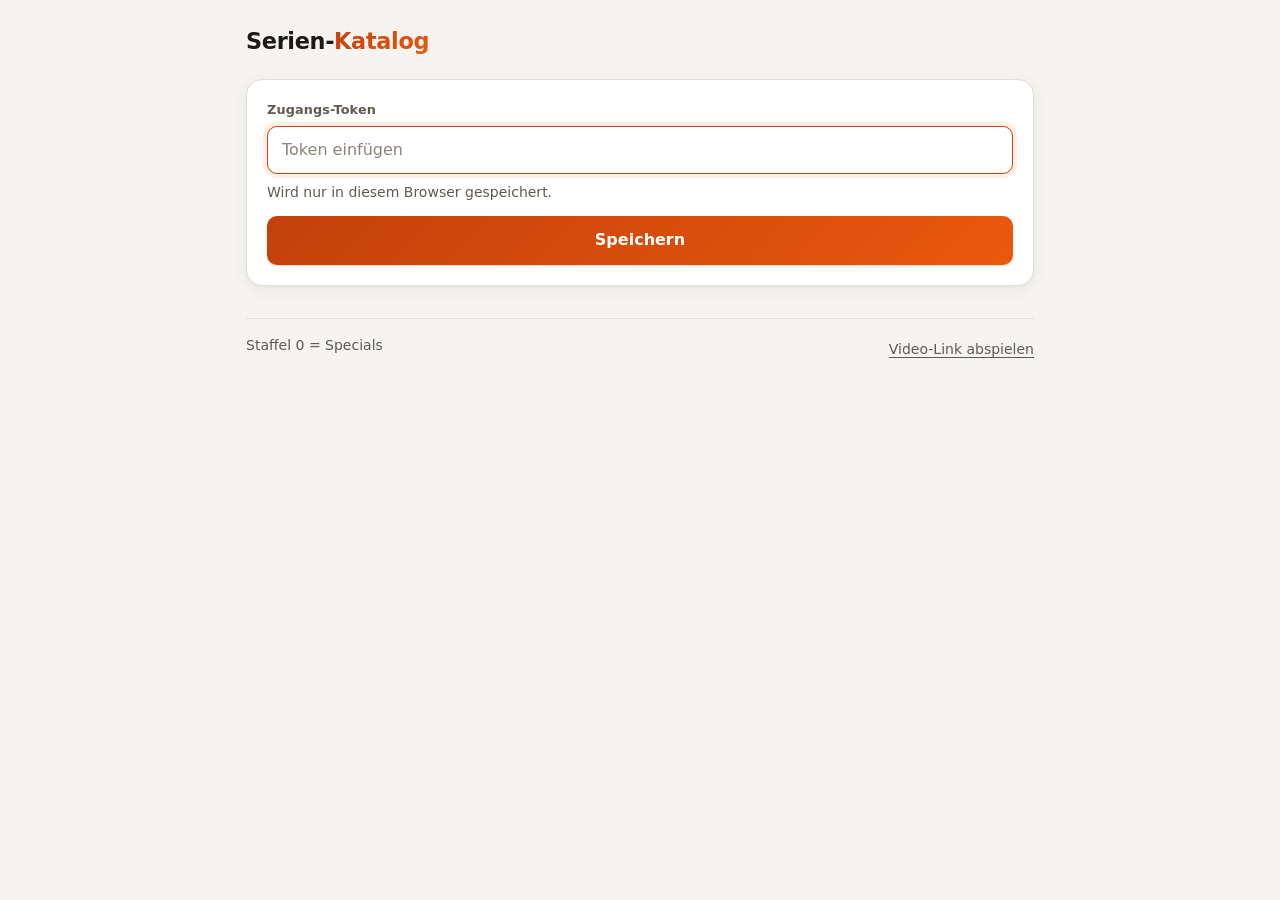
==== public/index.html @ e27e6e01 "Stream-Knöpfe öffnen die Anbieter-Seite in einem neuen Tab Die Box mit dem Einfügefeld bleibt auskom" ====
<!doctype html>
<html lang="de">
<head>
<meta charset="utf-8">
<meta name="viewport" content="width=device-width, initial-scale=1, viewport-fit=cover">
<meta name="robots" content="noindex, nofollow">
<meta name="color-scheme" content="light dark">
<title>Serien-Katalog</title>
<link rel="icon" href="data:image/svg+xml,%3Csvg xmlns='http://www.w3.org/2000/svg' viewBox='0 0 32 32'%3E%3Crect x='3' y='6' width='26' height='18' rx='3' fill='%23c2410c'/%3E%3Cpath d='M13 11v8l7-4z' fill='%23fff'/%3E%3Crect x='10' y='26' width='12' height='2' rx='1' fill='%23c2410c'/%3E%3C/svg%3E">
<style>
  /* ---------- Design-Tokens ---------- */
  :root {
    --bg: #f6f4f1;
    --flaeche: #ffffff;
    --flaeche-2: #f0ede8;
    --flaeche-3: #ebe6df;
    --text: #1c1a17;
    --text-2: #5f5a52;
    --text-3: #8a8478;
    --linie: #e3ded6;
    --linie-2: #d4cdc2;
    --akzent: #c2410c;
    --akzent-2: #ea580c;
    --akzent-text: #ffffff;
    --akzent-weich: #fdeee5;
    --fehler: #b42318;
    --fehler-weich: #fdecea;
    --ok-weich: #e8f3ec;
    --ok: #1f6f43;
    --warn: #b45309;
    --warn-weich: #fdf3e3;
    --schatten-1: 0 1px 2px rgba(28, 26, 23, .05);
    --schatten-2: 0 4px 16px rgba(28, 26, 23, .06), 0 1px 3px rgba(28, 26, 23, .04);
    --schatten-3: 0 12px 32px rgba(28, 26, 23, .08), 0 4px 12px rgba(28, 26, 23, .05);
    --radius: 16px;
    --radius-klein: 10px;
    --radius-rund: 999px;
    --übergang: 160ms cubic-bezier(.4, 0, .2, 1);
  }
  @media (prefers-color-scheme: dark) {
    :root {
      --bg: #0f0e0c;
      --flaeche: #1c1b18;
      --flaeche-2: #26241f;
      --flaeche-3: #312e28;
      --text: #f2efe9;
      --text-2: #a9a299;
      --text-3: #78726a;
      --linie: #34312b;
      --linie-2: #423e36;
      --akzent: #f97316;
      --akzent-2: #fb923c;
      --akzent-text: #1a0d03;
      --akzent-weich: #3a2112;
      --fehler: #f97066;
      --fehler-weich: #3b1a17;
      --ok-weich: #16291e;
      --ok: #6fcf97;
      --warn: #fbbf24;
      --warn-weich: #2d2410;
      --schatten-1: 0 1px 2px rgba(0, 0, 0, .3);
      --schatten-2: 0 4px 16px rgba(0, 0, 0, .35);
      --schatten-3: 0 12px 32px rgba(0, 0, 0, .5);
    }
  }

  /* ---------- Basis ---------- */
  * { box-sizing: border-box; }
  html { -webkit-text-size-adjust: 100%; }
  body {
    margin: 0;
    background: var(--bg);
    color: var(--text);
    font: 16px/1.55 system-ui, -apple-system, "Segoe UI", Roboto, "Helvetica Neue", sans-serif;
    min-height: 100vh;
    -webkit-font-smoothing: antialiased;
    -moz-osx-font-smoothing: grayscale;
  }
  ::selection { background: var(--akzent); color: var(--akzent-text); }

  .rahmen { max-width: 820px; margin: 0 auto; padding: 24px 16px 56px; }

  /* ---------- Kopfzeile ---------- */
  header {
    display: flex;
    align-items: baseline;
    justify-content: space-between;
    gap: 12px;
    margin-bottom: 20px;
  }
  h1 {
    font-size: 1.4rem;
    margin: 0;
    letter-spacing: -.015em;
    font-weight: 700;
  }
  h1 span {
    background: linear-gradient(135deg, var(--akzent), var(--akzent-2));
    -webkit-background-clip: text;
    background-clip: text;
    color: transparent;
  }
  .leise { color: var(--text-2); font-size: .875rem; }
  .leise-klein { color: var(--text-3); font-size: .8rem; }

  /* ---------- Schaltflächen ---------- */
  button, input, select { font: inherit; color: inherit; }
  button { -webkit-tap-highlight-color: transparent; }
  .knopf {
    border: 0;
    border-radius: var(--radius-klein);
    background: linear-gradient(135deg, var(--akzent), var(--akzent-2));
    color: var(--akzent-text);
    font-weight: 650;
    padding: 12px 20px;
    cursor: pointer;
    min-height: 46px;
    width: 100%;
    transition: transform var(--übergang), box-shadow var(--übergang), opacity var(--übergang);
    box-shadow: 0 1px 2px rgba(194, 65, 12, .25);
  }
  .knopf:hover:not(:disabled) { transform: translateY(-1px); box-shadow: 0 6px 16px rgba(194, 65, 12, .3); }
  .knopf:active:not(:disabled) { transform: translateY(0); }
  .knopf:disabled { opacity: .55; cursor: progress; }
  .knopf-text {
    background: none; border: 0; padding: 4px 0;
    color: var(--text-2); cursor: pointer;
    font-size: .875rem; text-decoration: underline; text-underline-offset: 3px;
    transition: color var(--übergang);
  }
  .knopf-text:hover { color: var(--text); }

  /* ---------- Karten ---------- */
  .karte {
    background: var(--flaeche);
    border: 1px solid var(--linie);
    border-radius: var(--radius);
    box-shadow: var(--schatten-2);
    padding: 20px;
    transition: box-shadow var(--übergang);
  }
  .karte + .karte, #ausgabe > .karte { margin-top: 16px; }

  /* ---------- Suchformular ---------- */
  form.suche { display: grid; grid-template-columns: 1fr auto; gap: 12px; align-items: end; }
  form.suche .knopf { width: auto; padding-inline: 28px; }
  label { display: block; font-size: .8rem; font-weight: 600; color: var(--text-2); margin-bottom: 6px; letter-spacing: .01em; }
  input[type=text], input[type=number], input[type=password] {
    width: 100%;
    padding: 11px 14px;
    border-radius: var(--radius-klein);
    border: 1px solid var(--linie);
    background: var(--flaeche-2);
    outline: none;
    min-height: 46px;
    transition: border-color var(--übergang), box-shadow var(--übergang), background var(--übergang);
  }
  input::placeholder { color: var(--text-3); }
  input:focus {
    border-color: var(--akzent);
    box-shadow: 0 0 0 4px var(--akzent-weich);
    background: var(--flaeche);
  }
  input[type=number] { -moz-appearance: textfield; }
  input[type=number]::-webkit-inner-spin-button { -webkit-appearance: none; }
  @media (max-width: 540px) {
    form.suche { grid-template-columns: 1fr; }
    form.suche .knopf { width: 100%; }
  }

  /* ---------- Chips ---------- */
  .chips { display: flex; flex-wrap: wrap; gap: 6px; }
  .chip {
    border: 1px solid var(--linie);
    background: var(--flaeche-2);
    border-radius: var(--radius-rund);
    padding: 6px 13px;
    font-size: .85rem;
    cursor: pointer;
    white-space: nowrap;
    transition: all var(--übergang);
  }
  .chip:hover { border-color: var(--akzent); transform: translateY(-1px); }
  .chip.aktiv {
    background: linear-gradient(135deg, var(--akzent), var(--akzent-2));
    border-color: transparent;
    color: var(--akzent-text);
    font-weight: 600;
    cursor: default;
    box-shadow: 0 2px 8px rgba(194, 65, 12, .3);
  }
  .chip.aktiv:hover { transform: none; }
  .chip.still { cursor: default; }
  .chip.still:hover { border-color: var(--linie); transform: none; }
  .chip:disabled { opacity: .5; cursor: not-allowed; transform: none; }
  /* Stand je Staffel: Haken = komplett gesehen, Punkt = angefangen */
  .chip.fertig::before { content: "✓ "; font-weight: 700; }
  .chip.begonnen::before { content: "• "; }
  .chip.fertig:not(.aktiv), .chip.begonnen:not(.aktiv) { border-color: var(--ok); }
  .chip.fertig:not(.aktiv)::before, .chip.begonnen:not(.aktiv)::before { color: var(--ok); }
  .staffel-leiste { margin-top: 0; margin-bottom: 18px; }

  /* ---------- Ladeanzeige ---------- */
  .lade { display: flex; align-items: center; gap: 16px; }
  .kreisel {
    width: 28px; height: 28px;
    border-radius: 50%;
    border: 3px solid var(--linie);
    border-top-color: var(--akzent);
    animation: dreh 0.85s linear infinite;
    flex: none;
  }
  @keyframes dreh { to { transform: rotate(360deg); } }
  .lade-text { font-weight: 500; }
  .lade-text .leise { display: block; margin-top: 2px; }

  /* ---------- Ergebnisanzeige ---------- */
  .titel {
    font-size: 1.65rem;
    line-height: 1.2;
    margin: 0 0 6px;
    letter-spacing: -.02em;
    font-weight: 700;
  }
  .meta { color: var(--text-2); margin: 0 0 16px; font-size: .925rem; }
  .meta .trenner { color: var(--text-3); margin: 0 6px; }
  .abschnitt { margin-top: 18px; }
  .abschnitt > .leise { display: block; margin-bottom: 8px; font-weight: 600; font-size: .8rem; letter-spacing: .02em; text-transform: uppercase; }

  /* Treffer-Hinweis (Folge gefunden / nicht gefunden) */
  .treffer {
    border-radius: var(--radius-klein);
    padding: 12px 14px;
    margin-bottom: 16px;
    font-size: .95rem;
    display: flex;
    align-items: center;
    gap: 8px;
  }
  .treffer.ja { background: var(--ok-weich); color: var(--ok); }
  .treffer.nein { background: var(--fehler-weich); color: var(--fehler); }
  .treffer-dot {
    width: 8px; height: 8px;
    border-radius: 50%;
    background: currentColor;
    flex: none;
  }

  /* ---------- Folgenliste ---------- */
  .folgen { display: flex; flex-direction: column; gap: 8px; }
  .folge {
    border: 1px solid var(--linie);
    border-radius: var(--radius-klein);
    background: var(--flaeche-2);
    overflow: hidden;
    transition: border-color var(--übergang), box-shadow var(--übergang);
  }
  .folge:hover { border-color: var(--linie-2); }
  .folge.markiert {
    border-color: var(--akzent);
    box-shadow: 0 0 0 3px var(--akzent-weich);
    background: var(--flaeche);
  }
  .folge-zeile { display: flex; align-items: center; gap: 4px; flex-wrap: wrap; }
  .folge-kopf {
    flex: 1;
    min-width: 0;
    display: flex;
    align-items: center;
    gap: 12px;
    padding: 10px 8px 10px 4px;
    cursor: pointer;
    user-select: none;
  }
  .folge-kopf:hover .folge-titel-text { color: var(--akzent); }
  .folge-nr {
    flex: none;
    min-width: 30px;
    height: 30px;
    border-radius: 8px;
    background: var(--flaeche-3);
    color: var(--text-2);
    display: flex;
    align-items: center;
    justify-content: center;
    font-weight: 700;
    font-variant-numeric: tabular-nums;
    font-size: .875rem;
    transition: background var(--übergang), color var(--übergang);
  }
  .folge.markiert .folge-nr { background: linear-gradient(135deg, var(--akzent), var(--akzent-2)); color: var(--akzent-text); }
  .folge-titel { flex: 1; min-width: 0; }
  .folge-titel-text {
    font-weight: 500;
    overflow: hidden;
    text-overflow: ellipsis;
    white-space: nowrap;
    transition: color var(--übergang);
  }
  @media (max-width: 600px) {
    .folge-titel-text { white-space: normal; }
  }

  /* ---------- Abhaken ---------- */
  .haken-feld {
    flex: none;
    display: flex;
    align-items: center;
    padding: 0 8px 0 14px;
    margin: 0;
    cursor: pointer;
  }
  .haken {
    -webkit-appearance: none;
    appearance: none;
    width: 28px; height: 28px;
    margin: 0;
    border-radius: 8px;
    border: 2px solid var(--linie-2);
    background: var(--flaeche);
    cursor: pointer;
    display: grid;
    place-content: center;
    transition: background var(--übergang), border-color var(--übergang);
  }
  .haken::after {
    content: "";
    width: 13px; height: 7px;
    border-left: 3px solid var(--flaeche);
    border-bottom: 3px solid var(--flaeche);
    transform: translateY(-2px) rotate(-45deg) scale(0);
    transition: transform var(--übergang);
  }
  .haken:hover { border-color: var(--ok); }
  .haken:checked { background: var(--ok); border-color: var(--ok); }
  .haken:checked::after { transform: translateY(-2px) rotate(-45deg) scale(1); }
  .haken:focus-visible { outline: 2px solid var(--akzent); outline-offset: 2px; }
  .haken:disabled { opacity: .45; cursor: not-allowed; }
  .folge.gesehen .folge-titel-text { color: var(--text-2); }
  .folge.gesehen .folge-nr { background: var(--ok-weich); color: var(--ok); }

  .fortschritt {
    display: flex;
    align-items: center;
    justify-content: space-between;
    gap: 12px;
    flex-wrap: wrap;
    margin-bottom: 12px;
  }
  .fortschritt-text { flex: 1; min-width: 160px; font-size: .925rem; color: var(--text-2); }
  .fortschritt-text strong { color: var(--text); font-variant-numeric: tabular-nums; }
  .balken { height: 6px; border-radius: 3px; background: var(--flaeche-3); margin-top: 6px; overflow: hidden; }
  .balken-fuellung { height: 100%; background: var(--ok); border-radius: 3px; transition: width var(--übergang); }

  /* ---------- Meine Serien ---------- */
  .titel.klein { font-size: 1.2rem; margin-bottom: 14px; }
  .serien-liste { display: flex; flex-direction: column; gap: 8px; }
  .serien-zeile {
    display: flex;
    flex-direction: column;
    gap: 2px;
    text-align: left;
    padding: 12px 14px;
    border: 1px solid var(--linie);
    border-radius: var(--radius-klein);
    background: var(--flaeche-2);
    cursor: pointer;
    transition: border-color var(--übergang), background var(--übergang);
  }
  .serien-zeile:hover { border-color: var(--akzent); background: var(--akzent-weich); }
  .serien-name { font-weight: 600; overflow-wrap: anywhere; }
  .serien-stand { font-size: .85rem; color: var(--text-2); }
  .serien-stand .trenner { color: var(--text-3); margin: 0 6px; }
  .register-fuss { margin: 18px 0 0; }

  /* ---------- Stream-Buttons (inline in Folge-Zeile) ---------- */
  .stream-buttons {
    display: flex;
    flex-wrap: wrap;
    gap: 5px;
    flex: none;
    justify-content: flex-end;
  }
  .stream-button {
    text-decoration: none;
    display: inline-flex;
    align-items: center;
    gap: 5px;
    padding: 5px 11px;
    border-radius: var(--radius-rund);
    border: 1px solid var(--linie);
    background: var(--flaeche);
    color: var(--text);
    cursor: pointer;
    font-size: .8rem;
    font-weight: 600;
    transition: all var(--übergang);
    white-space: nowrap;
    line-height: 1.3;
  }
  .stream-button:hover:not(:disabled) {
    background: linear-gradient(135deg, var(--akzent), var(--akzent-2));
    border-color: transparent;
    color: var(--akzent-text);
    transform: translateY(-1px);
    box-shadow: 0 2px 8px rgba(194, 65, 12, .3);
  }
  .stream-button:disabled { opacity: .55; cursor: progress; }
  .stream-button.laadt::before {
    content: "";
    width: 11px; height: 11px;
    border-radius: 50%;
    border: 2px solid currentColor;
    border-top-color: transparent;
    animation: dreh 0.7s linear infinite;
  }
  .stream-button.fehler { border-color: var(--fehler); color: var(--fehler); }
  @media (max-width: 600px) {
    .folge-zeile { flex-wrap: wrap; }
    .stream-buttons { width: 100%; justify-content: flex-start; margin-top: 4px; padding-left: 46px; }
  }

  .player-box.link-box { background: var(--flaeche-2); padding: 12px 14px; font-size: .875rem; }
  .link-box p { margin: 0 0 10px; color: var(--text-2); }
  .link-box a { color: var(--akzent); font-weight: 600; }
  .link-form { display: flex; gap: 8px; flex-wrap: wrap; }
  .link-feld {
    flex: 1 1 200px; min-width: 0; padding: 8px 12px;
    border: 1px solid var(--linie-2); border-radius: var(--radius-klein); background: var(--flaeche);
  }
  /* Player erscheint unter der Folge */
  .player-box {
    margin: 0 8px 8px;
    border-radius: var(--radius-klein);
    overflow: hidden;
    background: #000;
    border: 1px solid var(--linie);
  }
  .player-box video {
    display: block;
    width: 100%;
    max-height: 70vh;
    background: #000;
  }
  .player-fehler {
    padding: 12px 14px;
    background: var(--fehler-weich);
    color: var(--fehler);
    font-size: .85rem;
    display: flex;
    align-items: center;
    gap: 8px;
  }
  .player-hinweis {
    padding: 8px 12px;
    background: var(--flaeche-2);
    color: var(--text-2);
    font-size: .78rem;
    border-bottom: 1px solid var(--linie);
    display: flex;
    justify-content: space-between;
    align-items: center;
  }
  .player-schliessen {
    background: none; border: 0; padding: 2px 8px;
    color: var(--text-2); cursor: pointer;
    font-size: 1.1rem; line-height: 1;
    border-radius: 6px;
  }
  .player-schliessen:hover { color: var(--text); background: var(--flaeche-3); }

  /* ---------- Details / Sprache / Info ---------- */
  details { margin-top: 20px; border-top: 1px solid var(--linie); padding-top: 14px; }
  summary {
    cursor: pointer;
    font-weight: 600;
    color: var(--text-2);
    list-style: none;
    display: flex;
    align-items: center;
    gap: 8px;
    transition: color var(--übergang);
  }
  summary::-webkit-details-marker { display: none; }
  summary::before {
    content: "›";
    display: inline-block;
    transition: transform var(--übergang);
    color: var(--akzent);
    font-size: 1.2em;
    line-height: 1;
  }
  details[open] summary::before { transform: rotate(90deg); }
  summary:hover { color: var(--text); }
  details p { margin: 14px 0 0; line-height: 1.6; }
  dl {
    display: grid;
    grid-template-columns: max-content 1fr;
    gap: 8px 16px;
    margin: 14px 0 0;
    font-size: .925rem;
  }
  dt { color: var(--text-2); font-weight: 500; }
  dd { margin: 0; }
  @media (max-width: 540px) {
    dl { grid-template-columns: 1fr; gap: 2px; }
    dd { margin-bottom: 10px; }
  }

  /* ---------- Fehlerkarte ---------- */
  .fehler-karte { border-color: var(--fehler); }
  .fehler-karte h2 { color: var(--fehler); font-size: 1.1rem; margin: 0 0 8px; font-weight: 700; }
  .fehler-karte p { margin: 0 0 12px; }

  /* ---------- Fußzeile ---------- */
  footer {
    margin-top: 32px;
    display: flex;
    justify-content: space-between;
    gap: 12px;
    flex-wrap: wrap;
    padding-top: 16px;
    border-top: 1px solid var(--linie);
  }

  .fuss-knoepfe { display: flex; gap: 16px; flex-wrap: wrap; }

  /* ---------- Animationen ---------- */
  @keyframes erscheinen {
    from { opacity: 0; transform: translateY(6px); }
    to { opacity: 1; transform: translateY(0); }
  }
  .karte { animation: erscheinen var(--übergang) ease-out; }

  [hidden] { display: none !important; }

  /* Erschwinglichkeit: Bewegung reduzieren */
  @media (prefers-reduced-motion: reduce) {
    *, *::before, *::after {
      animation-duration: .01ms !important;
      transition-duration: .01ms !important;
    }
  }
</style>
</head>
<body>
<div class="rahmen">
  <header>
    <h1>Serien-<span>Katalog</span></h1>
    <button id="zurStartseite" class="knopf-text" type="button" hidden>Meine Serien</button>
  </header>

  <!-- Zugangskarte: nur ohne Token sichtbar -->
  <section id="zugang" class="karte" hidden>
    <form id="zugangForm">
      <label for="tokenFeld">Zugangs-Token</label>
      <input id="tokenFeld" type="password" autocomplete="current-password" required placeholder="Token einfügen">
      <p id="zugangHinweis" class="leise" style="margin:8px 0 12px">Wird nur in diesem Browser gespeichert.</p>
      <button class="knopf" type="submit">Speichern</button>
    </form>
  </section>

  <!-- Suchkarte: nur mit Token sichtbar -->
  <section id="suchbereich" class="karte" hidden>
    <form id="suche" class="suche" autocomplete="off">
      <div class="serie-feld">
        <label for="serie">Serie</label>
        <input id="serie" type="text" required maxlength="200" placeholder="z. B. Furious" enterkeyhint="search">
      </div>
      <button id="los" class="knopf" type="submit">Suchen</button>
    </form>
  </section>

  <!-- Ausgabebereich: dynamisch gefüllt -->
  <div id="ausgabe"></div>

  <footer>
    <span class="leise">Staffel 0 = Specials</span>
    <span class="fuss-knoepfe">
      <a class="knopf-text" href="video">Video-Link abspielen</a>
      <button id="linkKopieren" class="knopf-text" type="button" hidden>Zugangslink kopieren</button>
      <button id="tokenAendern" class="knopf-text" type="button" hidden>Token ändern</button>
    </span>
  </footer>
</div>

<script>
(() => {
  'use strict';
  const TOKEN_SCHLUESSEL = 'serienKatalog.token';
  const $ = (id) => document.getElementById(id);

  // ---------- LocalStorage-Helfer ----------
  const speicher = {
    lesen(k) { try { return localStorage.getItem(k); } catch { return null; } },
    schreiben(k, v) { try { localStorage.setItem(k, v); } catch { /* privater Modus */ } },
    loeschen(k) { try { localStorage.removeItem(k); } catch { /* egal */ } },
  };
  let sitzungsToken = null;
  const tokenLesen = () => sitzungsToken || speicher.lesen(TOKEN_SCHLUESSEL);
  const tokenSetzen = (t) => { sitzungsToken = t; speicher.schreiben(TOKEN_SCHLUESSEL, t); };
  // Die frühere „Zuletzt“-Liste ist durch das Register ersetzt.
  speicher.loeschen('serienKatalog.zuletzt');

  // ---------- DOM-Baukasten ----------
  // el('div', {class: 'x'}, 'Text', kind) – Text immer als textContent, sicher.
  function el(tag, attrs, ...kinder) {
    const knoten = document.createElement(tag);
    for (const [k, v] of Object.entries(attrs || {})) {
      if (v === null || v === undefined || v === false) continue;
      if (k.startsWith('on')) knoten.addEventListener(k.slice(2), v);
      else if (k === 'class') knoten.className = v;
      else knoten.setAttribute(k, v === true ? '' : v);
    }
    for (const kind of kinder.flat(Infinity)) {
      if (kind === null || kind === undefined || kind === false) continue;
      knoten.append(kind instanceof Node ? kind : document.createTextNode(String(kind)));
    }
    return knoten;
  }

  // SVG-Icon erzeugen (z. B. Chevron, externer Link).
  function icon(pfad, viewBox = '0 0 24 24') {
    const svg = document.createElementNS('http://www.w3.org/2000/svg', 'svg');
    svg.setAttribute('viewBox', viewBox);
    svg.setAttribute('fill', 'none');
    svg.setAttribute('stroke', 'currentColor');
    svg.setAttribute('stroke-width', '2');
    svg.setAttribute('stroke-linecap', 'round');
    svg.setAttribute('stroke-linejoin', 'round');
    svg.style.width = '1em';
    svg.style.height = '1em';
    svg.innerHTML = pfad;
    return svg;
  }
  const CHEVRON = '<polyline points="6 9 12 15 18 9"></polyline>';
  const EXTERN = '<path d="M18 13v6a2 2 0 0 1-2 2H5a2 2 0 0 1-2-2V8a2 2 0 0 1 2-2h6"></path><polyline points="15 3 21 3 21 9"></polyline><line x1="10" y1="14" x2="21" y2="3"></line>';

  // ---------- Staffel-Helfer ----------
  const staffelNummer = (name) => {
    const t = String(name).trim();
    if (/^\d+$/.test(t)) return Number(t);
    if (/special/i.test(t)) return 0;
    const m = t.match(/\d+/);
    return m ? Number(m[0]) : null;
  };
  const staffelName = (nr, namen) => {
    const passend = (namen || []).find((n) => staffelNummer(n) === nr);
    if (nr === 0) return passend && !/^\d+$/.test(passend) ? passend : 'Specials';
    return `Staffel ${nr}`;
  };

  // ---------- Zustand ----------
  let aktuelleDaten = null;   // Original-Antwort des Dienstes, plus .anfrage
  let laufendeAbfrage = null;
  let speicherFehler = null;  // Meldung, wenn ein Haken nicht gespeichert wurde

  function zeigeAusgabe(...knoten) {
    $('ausgabe').replaceChildren(...knoten);
  }

  function zugangZeigen(hinweis) {
    $('suchbereich').hidden = true;
    $('zugang').hidden = false;
    $('tokenAendern').hidden = true;
    $('linkKopieren').hidden = true;
    $('zurStartseite').hidden = true;
    $('zugangHinweis').textContent = hinweis || 'Wird nur in diesem Browser gespeichert.';
    zeigeAusgabe();
    $('tokenFeld').value = '';
    $('tokenFeld').focus();
  }

  function sucheZeigen() {
    $('zugang').hidden = true;
    $('suchbereich').hidden = false;
    $('tokenAendern').hidden = false;
    $('linkKopieren').hidden = false;
    $('zurStartseite').hidden = false;
  }

  function tokenAbgelehnt() {
    speicher.loeschen(TOKEN_SCHLUESSEL);
    sitzungsToken = null;
    zugangZeigen('Das Token wurde nicht angenommen. Bitte neu eingeben.');
  }

  // Aufruf des Dienstes mit Token; liefert { antwort, daten }.
  async function dienst(pfad, optionen = {}) {
    const kopf = { Authorization: `Bearer ${tokenLesen()}` };
    if (optionen.body) kopf['Content-Type'] = 'application/json';
    const antwort = await fetch(pfad, { ...optionen, headers: kopf });
    const daten = await antwort.json().catch(() => null);
    return { antwort, daten };
  }

  // ---------- Gesehen-Register ----------
  // Das Register liegt auf dem Server und gilt damit auf allen Geräten.
  const register = new Map();   // Titel in Kleinbuchstaben -> Eintrag
  let registerGeladen = false;
  let registerBereit = null;    // Promise des letzten Ladevorgangs
  let speicherKette = Promise.resolve();
  const schluessel = (titel) => String(titel).trim().toLowerCase();

  function registerLaden() {
    registerBereit = (async () => {
      try {
        const { antwort, daten } = await dienst('gesehen');
        if (antwort.status === 401) { tokenAbgelehnt(); return false; }
        if (antwort.ok && daten && daten.ok) {
          register.clear();
          for (const e of daten.serien) register.set(schluessel(e.titel), e);
          registerGeladen = true;
          return true;
        }
      } catch { /* unten als nicht geladen behandelt */ }
      registerGeladen = false;
      return false;
    })();
    return registerBereit;
  }

  const gesehenMenge = (titel, staffel) => {
    const e = register.get(schluessel(titel));
    const s = e && e.gesehen[staffel];
    return new Set(s ? s.folgen : []);
  };

  // Stand einer Serie: letzte gesehene Folge und die Staffel, bei der es weitergeht.
  function stand(eintrag) {
    const nummern = Object.keys(eintrag.gesehen).map(Number).sort((a, b) => a - b);
    const anzahl = nummern.reduce((summe, n) => summe + eintrag.gesehen[n].folgen.length, 0);
    const regulaer = nummern.filter((n) => n > 0);
    const letzteStaffel = regulaer.length ? regulaer[regulaer.length - 1] : nummern[nummern.length - 1];
    const s = eintrag.gesehen[letzteStaffel];
    const letzteFolge = s.folgen[s.folgen.length - 1];
    const fertig = s.anzahlFolgen > 0 && s.folgen.length >= s.anzahlFolgen;
    const gibtNaechste = (eintrag.staffeln || []).some((n) => staffelNummer(n) === letzteStaffel + 1);
    return {
      anzahl, letzteStaffel, letzteFolge, fertig,
      weiterStaffel: fertig && gibtNaechste && letzteStaffel > 0 ? letzteStaffel + 1 : letzteStaffel,
    };
  }

  // Hakt Folgen der gezeigten Staffel ab oder nimmt den Haken weg.
  function gesehenSetzen(nummern, wert) {
    const d = aktuelleDaten;
    const titel = d.serie.titel || d.anfrage.serie;
    const staffel = d.staffel.nummer;
    const anzahlFolgen = (d.staffel.folgen || []).length;

    // Sofort anzeigen; der Server bestätigt gleich mit dem gültigen Stand.
    const alt = register.get(schluessel(titel));
    const eintrag = alt ? JSON.parse(JSON.stringify(alt)) : { titel, staffeln: d.serie.staffeln || [], gesehen: {} };
    const s = eintrag.gesehen[staffel] || { anzahlFolgen, folgen: [] };
    const menge = new Set(s.folgen);
    for (const n of nummern) wert ? menge.add(n) : menge.delete(n);
    s.folgen = [...menge].sort((a, b) => a - b);
    if (s.folgen.length) eintrag.gesehen[staffel] = s; else delete eintrag.gesehen[staffel];
    if (Object.keys(eintrag.gesehen).length) register.set(schluessel(titel), eintrag);
    else register.delete(schluessel(titel));
    speicherFehler = null;
    ergebnisZeigen({ scrollen: false });

    // Änderungen nacheinander senden, damit die Antworten in Reihenfolge ankommen.
    speicherKette = speicherKette.then(async () => {
      try {
        const { antwort, daten } = await dienst('gesehen', {
          method: 'POST',
          body: JSON.stringify({
            serie: titel, staffel, folgen: nummern, gesehen: wert,
            anzahlFolgen, staffeln: d.serie.staffeln || [],
          }),
        });
        if (antwort.status === 401) return tokenAbgelehnt();
        if (!antwort.ok || !daten || !daten.ok) throw new Error((daten && daten.fehler) || `Fehler ${antwort.status}`);
        if (daten.serie) register.set(schluessel(titel), daten.serie);
        else register.delete(schluessel(titel));
      } catch (fehler) {
        // Anzeige wieder auf den Stand des Servers bringen.
        await registerLaden();
        speicherFehler = `Nicht gespeichert: ${fehler.message === 'Failed to fetch' ? 'keine Verbindung' : fehler.message}. Bitte noch einmal abhaken.`;
        if (aktuelleDaten === d) ergebnisZeigen({ scrollen: false });
      }
    });
  }

  async function serieEntfernen(titel) {
    if (!confirm(`„${titel}“ mit allen Haken aus dem Register entfernen?`)) return;
    try {
      const { antwort, daten } = await dienst('gesehen', {
        method: 'POST', body: JSON.stringify({ serie: titel, entfernen: true }),
      });
      if (antwort.status === 401) return tokenAbgelehnt();
      if (!antwort.ok || !daten || !daten.ok) throw new Error();
      register.delete(schluessel(titel));
      speicherFehler = null;
    } catch {
      speicherFehler = 'Entfernen hat nicht geklappt. Bitte noch einmal versuchen.';
    }
    if (aktuelleDaten) ergebnisZeigen({ scrollen: false });
    else startseiteZeigen();
  }

  // ---------- Startseite: Meine Serien ----------
  async function startseiteZeigen({ verlauf = null } = {}) {
    if (laufendeAbfrage) laufendeAbfrage.abort();
    aktuelleDaten = null;
    $('serie').value = '';
    if (verlauf && location.search) history.pushState(null, '', location.pathname);
    document.title = 'Serien-Katalog';

    if (!registerGeladen) {
      zeigeAusgabe(el('section', { class: 'karte lade', 'aria-live': 'polite' },
        el('div', { class: 'kreisel', 'aria-hidden': 'true' }),
        el('div', { class: 'lade-text' }, 'Lade dein Register …')));
      await (registerBereit || registerLaden());
      if (aktuelleDaten || laufendeAbfrage || !tokenLesen()) return;
    }
    if (!registerGeladen) {
      return zeigeAusgabe(el('section', { class: 'karte fehler-karte', role: 'alert' },
        el('h2', {}, 'Register nicht erreichbar'),
        el('p', {}, 'Deine abgehakten Folgen ließen sich gerade nicht laden.'),
        el('button', {
          type: 'button', class: 'knopf', style: 'width:auto',
          onclick: () => { registerLaden(); startseiteZeigen(); },
        }, 'Erneut versuchen')));
    }

    const serien = [...register.values()].sort((a, b) => String(b.geaendert).localeCompare(String(a.geaendert)));
    const teile = [el('h2', { class: 'titel klein' }, 'Meine Serien')];
    if (!serien.length) {
      teile.push(el('p', { class: 'leise' },
        'Noch nichts abgehakt. Suche oben eine Serie und hake die Folgen ab, die du gesehen hast.'));
    } else {
      teile.push(el('div', { class: 'serien-liste' }, serien.map((e) => {
        const st = stand(e);
        return el('button', {
          type: 'button', class: 'serien-zeile',
          onclick: () => abfragen({ serie: e.titel, staffel: st.weiterStaffel, folge: null }),
        },
          el('span', { class: 'serien-name' }, e.titel),
          el('span', { class: 'serien-stand' },
            `Zuletzt: ${staffelName(st.letzteStaffel, e.staffeln)}, Folge ${st.letzteFolge}`,
            st.fertig ? ' · Staffel komplett' : '',
            el('span', { class: 'trenner' }, '·'),
            `${st.anzahl} gesehen`));
      })));
    }
    zeigeAusgabe(el('section', { class: 'karte' }, ...teile));
  }

  // ---------- Adresszeile ----------
  function adresseSetzen(anfrage, ersetzen) {
    const p = new URLSearchParams();
    p.set('serie', anfrage.serie);
    p.set('staffel', String(anfrage.staffel));
    if (anfrage.folge !== null) p.set('folge', String(anfrage.folge));
    const neu = `${location.pathname}?${p}`;
    if (neu === location.pathname + location.search) return;
    history[ersetzen ? 'replaceState' : 'pushState'](anfrage, '', neu);
  }
  function anfrageAusAdresse() {
    const p = new URLSearchParams(location.search);
    const serie = (p.get('serie') || '').trim();
    if (!serie) return null;
    const zahl = (w, std) => (w !== null && /^\d{1,4}$/.test(w) ? Number(w) : std);
    return { serie, staffel: zahl(p.get('staffel'), 1), folge: zahl(p.get('folge'), null) };
  }

  // ---------- Abfrage ----------
  async function abfragen(anfrage, { verlauf = 'push' } = {}) {
    $('serie').value = anfrage.serie;
    if (verlauf) adresseSetzen(anfrage, verlauf === 'replace');

    if (laufendeAbfrage) laufendeAbfrage.abort();
    const abbruch = new AbortController();
    laufendeAbfrage = abbruch;
    aktuelleDaten = null;
    speicherFehler = null;

    const start = Date.now();
    const sekunden = el('span', { class: 'leise' }, '');
    const ladeKarte = el('section', { class: 'karte lade', 'aria-live': 'polite' },
      el('div', { class: 'kreisel', 'aria-hidden': 'true' }),
      el('div', { class: 'lade-text' },
        el('div', {}, `Lese „${anfrage.serie}“, ${staffelName(anfrage.staffel)} …`),
        el('div', { class: 'leise' }, 'Das dauert meist rund 10 Sekunden. ', sekunden)),
    );
    zeigeAusgabe(ladeKarte);
    const uhr = setInterval(() => {
      sekunden.textContent = `(${Math.round((Date.now() - start) / 1000)} s)`;
    }, 1000);
    $('los').disabled = true;

    // Original-Ausgabe: enthält je Folge auch die Anbieter (staffel.folgen[].hoster).
    const p = new URLSearchParams({
      serie: anfrage.serie,
      staffel: String(anfrage.staffel),
      ausgabe: 'original',
    });

    let antwort, daten;
    try {
      antwort = await fetch(`katalog?${p}`, {
        headers: { Authorization: `Bearer ${tokenLesen()}` },
        signal: abbruch.signal,
      });
      daten = await antwort.json().catch(() => null);
      // Ohne Register ließen sich die Haken nicht richtig zeigen.
      if (!registerGeladen) await (registerBereit || registerLaden());
    } catch (fehler) {
      if (fehler.name === 'AbortError') return;
      clearInterval(uhr);
      $('los').disabled = false;
      return fehlerZeigen('Keine Verbindung', 'Der Dienst ist gerade nicht erreichbar. Bitte gleich noch einmal versuchen.', anfrage);
    } finally {
      if (laufendeAbfrage === abbruch) {
        clearInterval(uhr);
        $('los').disabled = false;
        laufendeAbfrage = null;
      }
    }
    if (abbruch.signal.aborted) return;

    if (antwort.status === 401) return tokenAbgelehnt();
    if (antwort.ok && daten && daten.ok) {
      aktuelleDaten = { ...daten, anfrage };
      return ergebnisZeigen();
    }
    const meldung = (daten && daten.fehler) || `Fehler ${antwort.status}`;
    if (antwort.status === 404) return fehlerZeigen('Nicht gefunden', meldung, anfrage, daten);
    if (antwort.status === 429) return fehlerZeigen('Gerade viel los', meldung, anfrage);
    return fehlerZeigen('Das Auslesen hat nicht geklappt', meldung, anfrage);
  }

  // ---------- Anbieter ----------
  // Der Dienst liefert je Folge eine Liste { title, href }.
  function hosterListe(hoster) {
    if (!Array.isArray(hoster)) return [];
    return hoster
      .filter((h) => h && typeof h === 'object')
      .map((h) => ({ name: String(h.title || h.name || 'Anbieter'), url: h.href ? String(h.href) : null }));
  }

  function hosterRendern(hoster, folgeNode) {
    const liste = hosterListe(hoster);
    if (!liste.length) {
      return el('span', { class: 'leise-klein', style: 'white-space:nowrap' }, 'keine Anbieter');
    }

    // Container für die Stream-Buttons (inline in der Folge-Zeile)
    const container = el('div', { class: 'stream-buttons' });

    for (const h of liste) {
      if (!h.url) {
        container.append(el('span', { class: 'stream-button', style: 'opacity:.5;cursor:default' }, h.name));
        continue;
      }
      // Ein Klick öffnet die Anbieter-Seite in einem neuen Tab.
      const btn = el('a', { class: 'stream-button', href: h.url, target: '_blank', rel: 'noopener noreferrer' }, h.name);

      // TODO (später): Videolink direkt übernehmen. Der Anbieter-Link liegt hinter
      // einer Captcha-Abfrage; bis dahin bleibt die Box mit dem Einfügefeld, die
      // den kopierten Link an die Videoseite übergibt, auskommentiert.
      // const btn = el('button', { type: 'button', class: 'stream-button', 'data-url': h.url }, h.name);
      // // Der Anbieter-Link liegt hinter einer Captcha-Abfrage und lässt sich
      // // nicht automatisch auflösen: Seite öffnen, Videolink kopieren, einfügen.
      // btn.addEventListener('click', () => {
      //   const bestehend = folgeNode.querySelector(':scope > .player-box');
      //   if (bestehend) {
      //     bestehend.remove();
      //     if (bestehend.dataset.url === h.url) return;   // zweiter Klick schließt
      //   }
      //   const feld = el('input', { type: 'url', class: 'link-feld', placeholder: `${h.name}-Link einfügen (https://…)`, 'aria-label': 'Videolink' });
      //   const los = el('button', { type: 'submit', class: 'stream-button' }, 'Abspielen');
      //   const formular = el('form', { class: 'link-form' }, feld, los);
      //   formular.addEventListener('submit', (ereignis) => {
      //     ereignis.preventDefault();
      //     const link = feld.value.trim();
      //     if (!/^https?:\/\//i.test(link)) return feld.focus();
      //     location.href = `video?${new URLSearchParams({ url: link })}`;
      //   });
      //   const box = el('div', { class: 'player-box link-box', 'data-url': h.url },
      //     el('p', {}, 'Der Link zum Video liegt hinter einer Sicherheitsabfrage des Anbieters. ',
      //       el('a', { href: h.url, target: '_blank', rel: 'noopener noreferrer' }, `1. ${h.name}-Seite öffnen`),
      //       ', dort das Video starten, 2. dessen Adresse kopieren und 3. hier einfügen:'),
      //     formular);
      //   folgeNode.append(box);
      // });
      container.append(btn);
    }
    return container;
  }

  // ---------- Darstellung ----------
  function fehlerZeigen(ueberschrift, meldung, anfrage, daten) {
    const teile = [el('h2', {}, ueberschrift), el('p', {}, meldung)];

    const vorschlaege = (daten && (daten.kandidaten || daten.aehnlicheTreffer)) || [];
    if (vorschlaege.length) {
      teile.push(el('div', { class: 'abschnitt' },
        el('span', { class: 'leise' }, daten.kandidaten ? 'Welche ist gemeint?' : 'Meintest du eine davon?'),
        el('div', { class: 'chips' }, vorschlaege.map((name) =>
          el('button', {
            type: 'button', class: 'chip',
            onclick: () => abfragen({ serie: name, staffel: anfrage.staffel, folge: anfrage.folge }),
          }, name)))));
    }
    // Serie erkannt, aber die Staffel fehlt: vorhandene Staffeln anbieten.
    const staffeln = daten && daten.staffeln;
    if (Array.isArray(staffeln) && staffeln.length) {
      teile.push(el('div', { class: 'abschnitt' },
        el('span', { class: 'leise' }, `Vorhandene Staffeln${daten.serie ? ` von ${daten.serie}` : ''}`),
        el('div', { class: 'chips' }, staffeln.map((name) => {
          const nr = staffelNummer(name);
          return nr === null
            ? el('span', { class: 'chip still' }, name)
            : el('button', {
                type: 'button', class: 'chip',
                onclick: () => abfragen({ serie: daten.serie || anfrage.serie, staffel: nr, folge: null }),
              }, name);
        }))));
    }
    if (!vorschlaege.length && !(Array.isArray(staffeln) && staffeln.length)) {
      teile.push(el('button', {
        type: 'button', class: 'knopf', style: 'width:auto;margin-top:4px',
        onclick: () => abfragen(anfrage, { verlauf: null }),
      }, 'Erneut versuchen'));
    }
    zeigeAusgabe(el('section', { class: 'karte fehler-karte', role: 'alert' }, ...teile));
  }

  function folgeWaehlen(nummer) {
    const a = aktuelleDaten.anfrage;
    const neu = { ...a, folge: a.folge === nummer ? null : nummer };
    aktuelleDaten.anfrage = neu;
    adresseSetzen(neu, true);
    ergebnisZeigen({ scrollen: false });
  }

  function ergebnisZeigen({ scrollen = true } = {}) {
    const d = aktuelleDaten;
    const serieTitel = d.serie.titel || d.anfrage.serie;
    const folgeNr = d.anfrage.folge;
    const folgen = d.staffel.folgen || [];
    const gesucht = folgeNr === null ? null : folgen.find((f) => f.nummer === folgeNr);
    const eintrag = register.get(schluessel(serieTitel));
    const gesehen = gesehenMenge(serieTitel, d.staffel.nummer);
    const anzahlGesehen = folgen.filter((f) => gesehen.has(f.nummer)).length;
    const alleGesehen = folgen.length > 0 && anzahlGesehen === folgen.length;
    document.title = `${serieTitel} – Serien-Katalog`;

    // Beim Neuzeichnen nach einem Haken: Fokus behalten.
    const fokus = scrollen ? null : document.activeElement && document.activeElement.id;

    // Kopf
    const kopf = [
      el('h2', { class: 'titel' }, serieTitel),
      el('p', { class: 'meta' },
        staffelName(d.staffel.nummer, d.serie.staffeln),
        el('span', { class: 'trenner' }, '·'),
        `${folgen.length} ${folgen.length === 1 ? 'Folge' : 'Folgen'}`),
    ];
    if (folgeNr !== null && !gesucht) {
      kopf.push(el('div', { class: 'treffer nein' },
        el('span', { class: 'treffer-dot' }),
        `Folge ${folgeNr} gibt es in ${staffelName(d.staffel.nummer, d.serie.staffeln)} nicht.`));
    }

    // Staffel-Leiste mit Stand je Staffel aus dem Register
    const staffelLeiste = el('div', { class: 'abschnitt staffel-leiste' },
      el('span', { class: 'leise' }, 'Staffeln'),
      el('div', { class: 'chips' }, (d.serie.staffeln || []).map((name) => {
        const nr = staffelNummer(name);
        const s = eintrag && nr !== null ? eintrag.gesehen[nr] : null;
        const fertig = nr === d.staffel.nummer ? alleGesehen : !!s && s.anzahlFolgen > 0 && s.folgen.length >= s.anzahlFolgen;
        const begonnen = nr === d.staffel.nummer ? anzahlGesehen > 0 : !!s;
        const zusatz = fertig ? ' fertig' : begonnen ? ' begonnen' : '';
        const hinweis = fertig ? `${name} (komplett gesehen)` : begonnen ? `${name} (teilweise gesehen)` : name;
        if (nr === d.staffel.nummer) return el('span', { class: `chip aktiv${zusatz}`, 'aria-current': 'true', title: hinweis }, name);
        if (nr === null) return el('span', { class: 'chip still' }, name);
        return el('button', {
          type: 'button', class: `chip${zusatz}`, title: hinweis, 'aria-label': hinweis,
          onclick: () => abfragen({ serie: serieTitel, staffel: nr, folge: null }),
        }, name);
      })));

    // Fortschritt der Staffel und „alle abhaken“
    const fortschritt = el('div', { class: 'fortschritt' },
      el('div', { class: 'fortschritt-text' },
        el('strong', {}, `${anzahlGesehen} von ${folgen.length}`), ' gesehen',
        el('div', { class: 'balken', 'aria-hidden': 'true' },
          el('div', { class: 'balken-fuellung', style: `width:${folgen.length ? (anzahlGesehen / folgen.length) * 100 : 0}%` }))),
      el('button', {
        type: 'button', class: 'chip', id: 'alleKnopf', disabled: !registerGeladen,
        onclick: () => gesehenSetzen(folgen.map((f) => f.nummer), !alleGesehen),
      }, alleGesehen ? 'Alle Haken entfernen' : 'Ganze Staffel gesehen'));

    // Folgenliste
    let markierteZeile = null;
    const folgenNode = el('div', { class: 'folgen' }, ...folgen.map((f) => {
      const hoster = hosterListe(f.hoster);
      const istMarkiert = f.nummer === folgeNr;
      const istGesehen = gesehen.has(f.nummer);
      const node = el('div', {
        class: `folge${istMarkiert ? ' markiert' : ''}${istGesehen ? ' gesehen' : ''}`,
        'data-folge': f.nummer,
      },
        el('div', { class: 'folge-zeile' },
          el('label', { class: 'haken-feld', title: istGesehen ? 'Gesehen' : 'Als gesehen abhaken' },
            el('input', {
              type: 'checkbox', class: 'haken', id: `haken-${f.nummer}`,
              checked: istGesehen, disabled: !registerGeladen,
              'aria-label': `Folge ${f.nummer} gesehen`,
              onchange: (e) => gesehenSetzen([f.nummer], e.target.checked),
            })),
          el('div', {
            class: 'folge-kopf',
            onclick: () => folgeWaehlen(f.nummer),
          },
            el('div', { class: 'folge-nr' }, f.nummer),
            el('div', { class: 'folge-titel' },
              el('div', { class: 'folge-titel-text' }, f.titel || '–')))));
      // Erst anhängen, wenn es node gibt: die Anbieter-Knöpfe brauchen ihn.
      node.querySelector('.folge-zeile').append(hosterRendern(f.hoster, node));
      if (istMarkiert) markierteZeile = node;
      return node;
    }));

    const teile = [...kopf, staffelLeiste];
    if (!registerGeladen) {
      teile.push(el('div', { class: 'treffer nein' }, el('span', { class: 'treffer-dot' }),
        'Das Register ist gerade nicht erreichbar – Abhaken geht im Moment nicht.'));
    }
    if (speicherFehler) {
      teile.push(el('div', { class: 'treffer nein', role: 'alert' }, el('span', { class: 'treffer-dot' }), speicherFehler));
    }
    if (folgen.length === 0) {
      teile.push(el('p', { class: 'leise' }, 'Für diese Staffel sind keine Folgen gelistet.'));
    } else {
      teile.push(fortschritt, folgenNode);
    }

    // Sprachen
    if (d.serie.sprachen && d.serie.sprachen.length) {
      teile.push(el('div', { class: 'abschnitt' },
        el('span', { class: 'leise' }, 'Sprachen'),
        el('div', { class: 'chips' }, d.serie.sprachen.map((s) => el('span', { class: 'chip still' }, s)))));
    }

    // Über die Serie (Beschreibung + Infos)
    const infos = Object.entries(d.serie.infos || {}).filter(([, werte]) => werte && werte.length);
    if (d.serie.beschreibung || infos.length) {
      const warOffen = !scrollen && !!document.querySelector('#ausgabe details[open]');
      teile.push(el('details', { open: warOffen },
        el('summary', {}, 'Über die Serie'),
        d.serie.beschreibung ? el('p', {}, d.serie.beschreibung) : null,
        infos.length ? el('dl', {}, infos.map(([k, werte]) => [
          el('dt', {}, k.replace(/:$/, '')),
          el('dd', {}, werte.join(', ')),
        ])) : null));
    }

    if (eintrag) {
      teile.push(el('p', { class: 'register-fuss' },
        el('button', { type: 'button', class: 'knopf-text', onclick: () => serieEntfernen(serieTitel) },
          'Serie aus dem Register entfernen')));
    }

    zeigeAusgabe(el('section', { class: 'karte' }, ...teile));

    if (fokus && $(fokus)) $(fokus).focus({ preventScroll: true });
    // Wurde eine Folge über die Adresse angefragt, zu ihr scrollen.
    if (scrollen && gesucht && markierteZeile) {
      markierteZeile.scrollIntoView({ block: 'center', behavior: 'smooth' });
    }
  }

  // ---------- Ereignisse ----------
  $('suche').addEventListener('submit', (e) => {
    e.preventDefault();
    const serie = $('serie').value.trim();
    if (!serie) return;
    $('serie').blur();
    // Bekannte Serie: dort einsteigen, wo es weitergeht. Sonst Staffel 1.
    const eintrag = register.get(schluessel(serie));
    abfragen({ serie, staffel: eintrag ? stand(eintrag).weiterStaffel : 1, folge: null });
  });

  function starten() {
    sucheZeigen();
    registerLaden();
    const a = anfrageAusAdresse();
    if (a) abfragen(a, { verlauf: null });
    else startseiteZeigen();
  }

  $('zugangForm').addEventListener('submit', (e) => {
    e.preventDefault();
    const t = $('tokenFeld').value.trim();
    if (!t) return;
    tokenSetzen(t);
    starten();
  });

  $('tokenAendern').addEventListener('click', () => zugangZeigen());

  // Link mit Token für ein weiteres Gerät: dort öffnen, und es ist angemeldet.
  $('linkKopieren').addEventListener('click', async () => {
    const knopf = $('linkKopieren');
    const link = `${location.origin}${location.pathname}#token=${encodeURIComponent(tokenLesen())}`;
    try {
      await navigator.clipboard.writeText(link);
      knopf.textContent = 'Kopiert – wie ein Passwort behandeln';
    } catch {
      // Ohne Zugriff auf die Zwischenablage: zum Markieren und Kopieren anzeigen.
      prompt('Zugangslink (wie ein Passwort behandeln):', link);
    }
    setTimeout(() => { knopf.textContent = 'Zugangslink kopieren'; }, 4000);
  });
  $('zurStartseite').addEventListener('click', () => startseiteZeigen({ verlauf: 'push' }));

  window.addEventListener('popstate', () => {
    if (!tokenLesen()) return;
    const a = anfrageAusAdresse();
    if (a) abfragen(a, { verlauf: null });
    else startseiteZeigen();
  });

  // ---------- Start ----------
  // Token per Link übernehmen (#token=…); das Fragment geht nie an den Server.
  const hash = new URLSearchParams(location.hash.slice(1));
  if (hash.get('token')) {
    tokenSetzen(hash.get('token'));
    history.replaceState(null, '', location.pathname + location.search);
  }

  if (!tokenLesen()) return zugangZeigen();
  starten();
})();
</script>
</body>
</html>
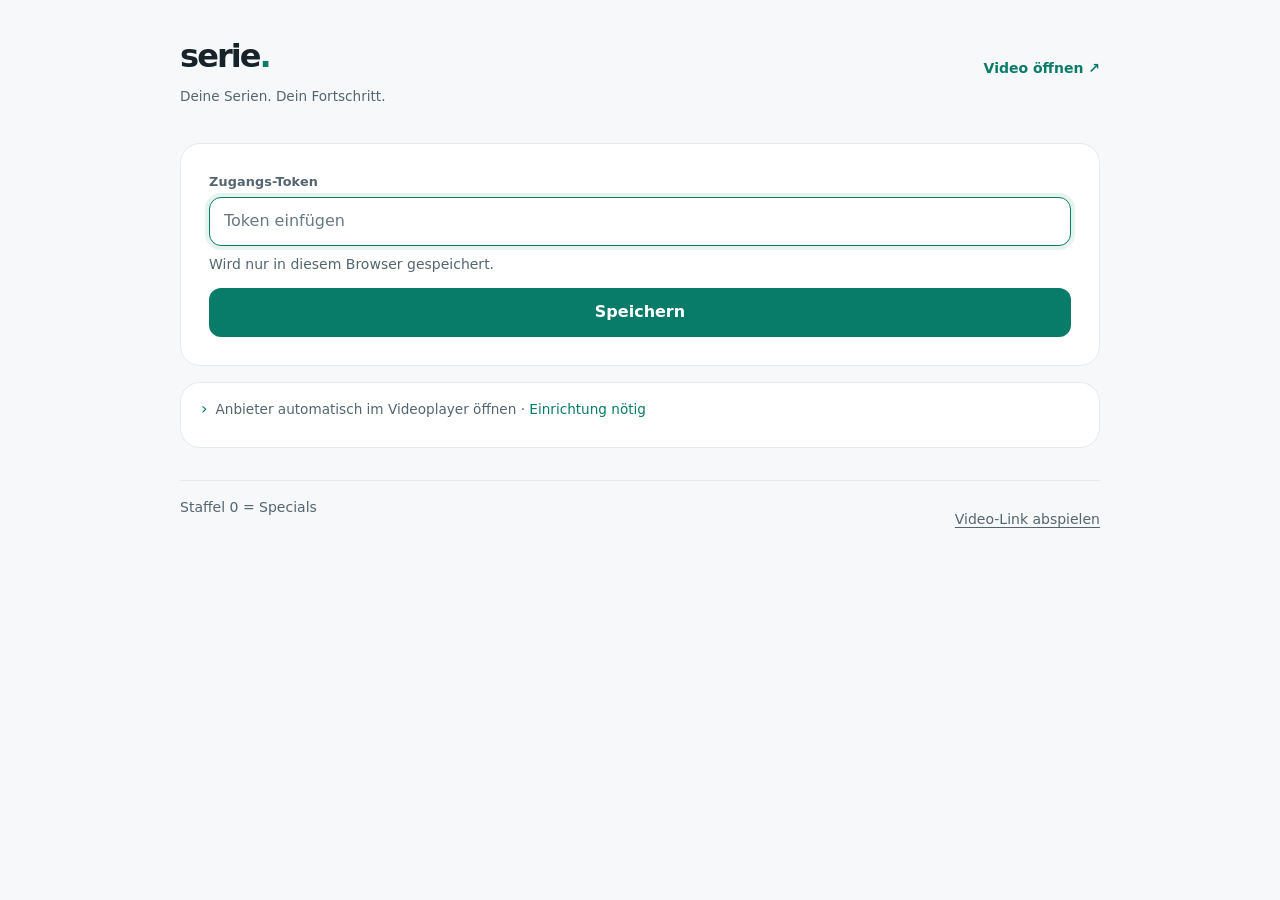
==== commit 21e70401: "Verbindet Anbieter mit der Videoseite und modernisiert die mobile Oberfläche" ====
--- a/public/index.html
+++ b/public/index.html
@@ -6,23 +6,23 @@
 <meta name="robots" content="noindex, nofollow">
 <meta name="color-scheme" content="light dark">
 <title>Serien-Katalog</title>
-<link rel="icon" href="data:image/svg+xml,%3Csvg xmlns='http://www.w3.org/2000/svg' viewBox='0 0 32 32'%3E%3Crect x='3' y='6' width='26' height='18' rx='3' fill='%23c2410c'/%3E%3Cpath d='M13 11v8l7-4z' fill='%23fff'/%3E%3Crect x='10' y='26' width='12' height='2' rx='1' fill='%23c2410c'/%3E%3C/svg%3E">
+<link rel="icon" href="data:image/svg+xml,%3Csvg xmlns='http://www.w3.org/2000/svg' viewBox='0 0 32 32'%3E%3Crect x='3' y='6' width='26' height='18' rx='3' fill='%23087b69'/%3E%3Cpath d='M13 11v8l7-4z' fill='%23fff'/%3E%3Crect x='10' y='26' width='12' height='2' rx='1' fill='%23087b69'/%3E%3C/svg%3E">
 <style>
   /* ---------- Design-Tokens ---------- */
   :root {
-    --bg: #f6f4f1;
+    --bg: #f7f8fa;
     --flaeche: #ffffff;
-    --flaeche-2: #f0ede8;
-    --flaeche-3: #ebe6df;
-    --text: #1c1a17;
-    --text-2: #5f5a52;
-    --text-3: #8a8478;
-    --linie: #e3ded6;
-    --linie-2: #d4cdc2;
-    --akzent: #c2410c;
-    --akzent-2: #ea580c;
+    --flaeche-2: #f5f7f8;
+    --flaeche-3: #e9edf0;
+    --text: #16232b;
+    --text-2: #536571;
+    --text-3: #687986;
+    --linie: #e5eaed;
+    --linie-2: #c8d3da;
+    --akzent: #087b69;
+    --akzent-2: #096b5c;
     --akzent-text: #ffffff;
-    --akzent-weich: #fdeee5;
+    --akzent-weich: #e6f4ef;
     --fehler: #b42318;
     --fehler-weich: #fdecea;
     --ok-weich: #e8f3ec;
@@ -30,28 +30,28 @@
     --warn: #b45309;
     --warn-weich: #fdf3e3;
     --schatten-1: 0 1px 2px rgba(28, 26, 23, .05);
-    --schatten-2: 0 4px 16px rgba(28, 26, 23, .06), 0 1px 3px rgba(28, 26, 23, .04);
+    --schatten-2: none;
     --schatten-3: 0 12px 32px rgba(28, 26, 23, .08), 0 4px 12px rgba(28, 26, 23, .05);
-    --radius: 16px;
-    --radius-klein: 10px;
+    --radius: 20px;
+    --radius-klein: 12px;
     --radius-rund: 999px;
     --übergang: 160ms cubic-bezier(.4, 0, .2, 1);
   }
   @media (prefers-color-scheme: dark) {
     :root {
-      --bg: #0f0e0c;
-      --flaeche: #1c1b18;
-      --flaeche-2: #26241f;
-      --flaeche-3: #312e28;
-      --text: #f2efe9;
-      --text-2: #a9a299;
-      --text-3: #78726a;
-      --linie: #34312b;
-      --linie-2: #423e36;
-      --akzent: #f97316;
-      --akzent-2: #fb923c;
-      --akzent-text: #1a0d03;
-      --akzent-weich: #3a2112;
+      --bg: #101719;
+      --flaeche: #182125;
+      --flaeche-2: #1d292e;
+      --flaeche-3: #2b393f;
+      --text: #edf3f5;
+      --text-2: #b0bfc7;
+      --text-3: #94a6b0;
+      --linie: #2c3b42;
+      --linie-2: #465b65;
+      --akzent: #70ddbe;
+      --akzent-2: #70ddbe;
+      --akzent-text: #102e25;
+      --akzent-weich: #1b3a33;
       --fehler: #f97066;
       --fehler-weich: #3b1a17;
       --ok-weich: #16291e;
@@ -59,7 +59,7 @@
       --warn: #fbbf24;
       --warn-weich: #2d2410;
       --schatten-1: 0 1px 2px rgba(0, 0, 0, .3);
-      --schatten-2: 0 4px 16px rgba(0, 0, 0, .35);
+      --schatten-2: none;
       --schatten-3: 0 12px 32px rgba(0, 0, 0, .5);
     }
   }
@@ -78,27 +78,24 @@
   }
   ::selection { background: var(--akzent); color: var(--akzent-text); }
 
-  .rahmen { max-width: 820px; margin: 0 auto; padding: 24px 16px 56px; }
+  .rahmen { max-width: 960px; margin: 0 auto; padding: max(32px, env(safe-area-inset-top)) max(20px, env(safe-area-inset-right)) max(36px, env(safe-area-inset-bottom)) max(20px, env(safe-area-inset-left)); }
 
   /* ---------- Kopfzeile ---------- */
   header {
     display: flex;
-    align-items: baseline;
+    align-items: center;
     justify-content: space-between;
     gap: 12px;
-    margin-bottom: 20px;
+    margin-bottom: 36px;
   }
   h1 {
-    font-size: 1.4rem;
+    font-size: 2rem;
     margin: 0;
-    letter-spacing: -.015em;
+    letter-spacing: -.06em;
     font-weight: 700;
   }
   h1 span {
-    background: linear-gradient(135deg, var(--akzent), var(--akzent-2));
-    -webkit-background-clip: text;
-    background-clip: text;
-    color: transparent;
+    color: var(--akzent);
   }
   .leise { color: var(--text-2); font-size: .875rem; }
   .leise-klein { color: var(--text-3); font-size: .8rem; }
@@ -109,7 +106,7 @@
   .knopf {
     border: 0;
     border-radius: var(--radius-klein);
-    background: linear-gradient(135deg, var(--akzent), var(--akzent-2));
+    background: var(--akzent);
     color: var(--akzent-text);
     font-weight: 650;
     padding: 12px 20px;
@@ -117,13 +114,13 @@
     min-height: 46px;
     width: 100%;
     transition: transform var(--übergang), box-shadow var(--übergang), opacity var(--übergang);
-    box-shadow: 0 1px 2px rgba(194, 65, 12, .25);
-  }
-  .knopf:hover:not(:disabled) { transform: translateY(-1px); box-shadow: 0 6px 16px rgba(194, 65, 12, .3); }
+    box-shadow: none;
+  }
+  .knopf:hover:not(:disabled) { opacity: .9; }
   .knopf:active:not(:disabled) { transform: translateY(0); }
   .knopf:disabled { opacity: .55; cursor: progress; }
   .knopf-text {
-    background: none; border: 0; padding: 4px 0;
+    background: none; border: 0; padding: 12px 0; min-height: 44px;
     color: var(--text-2); cursor: pointer;
     font-size: .875rem; text-decoration: underline; text-underline-offset: 3px;
     transition: color var(--übergang);
@@ -136,7 +133,7 @@
     border: 1px solid var(--linie);
     border-radius: var(--radius);
     box-shadow: var(--schatten-2);
-    padding: 20px;
+    padding: 28px;
     transition: box-shadow var(--übergang);
   }
   .karte + .karte, #ausgabe > .karte { margin-top: 16px; }
@@ -182,12 +179,12 @@
   }
   .chip:hover { border-color: var(--akzent); transform: translateY(-1px); }
   .chip.aktiv {
-    background: linear-gradient(135deg, var(--akzent), var(--akzent-2));
+    background: var(--akzent);
     border-color: transparent;
     color: var(--akzent-text);
     font-weight: 600;
     cursor: default;
-    box-shadow: 0 2px 8px rgba(194, 65, 12, .3);
+    box-shadow: none;
   }
   .chip.aktiv:hover { transform: none; }
   .chip.still { cursor: default; }
@@ -247,11 +244,11 @@
   }
 
   /* ---------- Folgenliste ---------- */
-  .folgen { display: flex; flex-direction: column; gap: 8px; }
+  .folgen { display: flex; flex-direction: column; gap: 10px; }
   .folge {
     border: 1px solid var(--linie);
     border-radius: var(--radius-klein);
-    background: var(--flaeche-2);
+    background: var(--flaeche);
     overflow: hidden;
     transition: border-color var(--übergang), box-shadow var(--übergang);
   }
@@ -354,13 +351,13 @@
 
   /* ---------- Meine Serien ---------- */
   .titel.klein { font-size: 1.2rem; margin-bottom: 14px; }
-  .serien-liste { display: flex; flex-direction: column; gap: 8px; }
+  .serien-liste { display: grid; grid-template-columns: repeat(2, minmax(0, 1fr)); gap: 12px; }
   .serien-zeile {
     display: flex;
     flex-direction: column;
     gap: 2px;
     text-align: left;
-    padding: 12px 14px;
+    padding: 20px;
     border: 1px solid var(--linie);
     border-radius: var(--radius-klein);
     background: var(--flaeche-2);
@@ -386,7 +383,9 @@
     display: inline-flex;
     align-items: center;
     gap: 5px;
-    padding: 5px 11px;
+    padding: 11px 15px;
+    min-height: 44px;
+    justify-content: center;
     border-radius: var(--radius-rund);
     border: 1px solid var(--linie);
     background: var(--flaeche);
@@ -399,11 +398,11 @@
     line-height: 1.3;
   }
   .stream-button:hover:not(:disabled) {
-    background: linear-gradient(135deg, var(--akzent), var(--akzent-2));
+    background: var(--akzent);
     border-color: transparent;
     color: var(--akzent-text);
     transform: translateY(-1px);
-    box-shadow: 0 2px 8px rgba(194, 65, 12, .3);
+    box-shadow: none;
   }
   .stream-button:disabled { opacity: .55; cursor: progress; }
   .stream-button.laadt::before {
@@ -419,55 +418,6 @@
     .folge-zeile { flex-wrap: wrap; }
     .stream-buttons { width: 100%; justify-content: flex-start; margin-top: 4px; padding-left: 46px; }
   }
-
-  .player-box.link-box { background: var(--flaeche-2); padding: 12px 14px; font-size: .875rem; }
-  .link-box p { margin: 0 0 10px; color: var(--text-2); }
-  .link-box a { color: var(--akzent); font-weight: 600; }
-  .link-form { display: flex; gap: 8px; flex-wrap: wrap; }
-  .link-feld {
-    flex: 1 1 200px; min-width: 0; padding: 8px 12px;
-    border: 1px solid var(--linie-2); border-radius: var(--radius-klein); background: var(--flaeche);
-  }
-  /* Player erscheint unter der Folge */
-  .player-box {
-    margin: 0 8px 8px;
-    border-radius: var(--radius-klein);
-    overflow: hidden;
-    background: #000;
-    border: 1px solid var(--linie);
-  }
-  .player-box video {
-    display: block;
-    width: 100%;
-    max-height: 70vh;
-    background: #000;
-  }
-  .player-fehler {
-    padding: 12px 14px;
-    background: var(--fehler-weich);
-    color: var(--fehler);
-    font-size: .85rem;
-    display: flex;
-    align-items: center;
-    gap: 8px;
-  }
-  .player-hinweis {
-    padding: 8px 12px;
-    background: var(--flaeche-2);
-    color: var(--text-2);
-    font-size: .78rem;
-    border-bottom: 1px solid var(--linie);
-    display: flex;
-    justify-content: space-between;
-    align-items: center;
-  }
-  .player-schliessen {
-    background: none; border: 0; padding: 2px 8px;
-    color: var(--text-2); cursor: pointer;
-    font-size: 1.1rem; line-height: 1;
-    border-radius: 6px;
-  }
-  .player-schliessen:hover { color: var(--text); background: var(--flaeche-3); }
 
   /* ---------- Details / Sprache / Info ---------- */
   details { margin-top: 20px; border-top: 1px solid var(--linie); padding-top: 14px; }
@@ -526,6 +476,41 @@
   .fuss-knoepfe { display: flex; gap: 16px; flex-wrap: wrap; }
 
   /* ---------- Animationen ---------- */
+  a { color: var(--akzent); text-underline-offset: 3px; }
+  :focus-visible { outline: 3px solid var(--akzent); outline-offset: 4px; }
+  button, a, summary, input { touch-action: manipulation; }
+  .marken-zeile { margin: 4px 0 0; font-size: .85rem; color: var(--text-2); }
+  .kopf-navigation { display: flex; align-items: center; gap: 20px; flex-shrink: 0; }
+  .kopf-navigation > * { white-space: nowrap; }
+  .kopf-navigation a { font-size: .875rem; font-weight: 600; text-decoration: none; min-height: 44px; display: inline-flex; align-items: center; }
+  .suche .serie-feld { min-width: 0; }
+  .folge-zeile { padding: 8px; gap: 8px; }
+  .folge-kopf { min-height: 48px; border: 0; background: none; text-align: left; font: inherit; }
+  .haken-feld { min-width: 44px; min-height: 44px; justify-content: center; padding: 0; }
+  .chip { min-height: 44px; display: inline-flex; align-items: center; justify-content: center; max-width: 100%; white-space: normal; }
+  .folge-titel-text, dd, details p, .titel { overflow-wrap: anywhere; }
+  #anbieterHilfe { margin-top: 16px; padding: 16px 20px; font-size: .85rem; }
+  #anbieterHilfe summary { min-height: 32px; display: block; font-weight: 500; }
+  #anbieterHilfe summary::before { margin-right: 8px; }
+  #brueckenStatus { color: var(--akzent); white-space: nowrap; }
+  @media (max-width: 680px) {
+    .rahmen { padding-top: max(20px, env(safe-area-inset-top)); padding-inline: max(16px, env(safe-area-inset-left)) max(16px, env(safe-area-inset-right)); }
+    header { margin-bottom: 24px; gap: 8px; }
+    .kopf-navigation { gap: 14px; }
+    .marken-zeile { max-width: 155px; }
+    .karte { padding: 20px 16px; }
+    .serien-liste { grid-template-columns: 1fr; }
+    .folge-kopf { gap: 8px; padding-right: 0; }
+    .stream-buttons { width: 100%; display: grid; grid-template-columns: repeat(3, minmax(0, 1fr)); padding: 0; margin: 0; gap: 8px; }
+    .stream-button { padding-inline: 8px; white-space: normal; overflow-wrap: anywhere; }
+    .titel { font-size: 1.5rem; }
+    footer { gap: 8px; }
+    .fuss-knoepfe { gap: 12px; }
+  }
+  @media (max-width: 360px) {
+    .kopf-navigation { flex-direction: column; gap: 0; align-items: flex-end; }
+    .marken-zeile { max-width: 130px; }
+  }
   @keyframes erscheinen {
     from { opacity: 0; transform: translateY(6px); }
     to { opacity: 1; transform: translateY(0); }
@@ -546,8 +531,11 @@
 <body>
 <div class="rahmen">
   <header>
-    <h1>Serien-<span>Katalog</span></h1>
-    <button id="zurStartseite" class="knopf-text" type="button" hidden>Meine Serien</button>
+    <div><h1>serie<span>.</span></h1><p class="marken-zeile">Deine Serien. Dein Fortschritt.</p></div>
+    <nav class="kopf-navigation" aria-label="Hauptnavigation">
+      <button id="zurStartseite" class="knopf-text" type="button" hidden>Meine Serien</button>
+      <a href="video">Video öffnen ↗</a>
+    </nav>
   </header>
 
   <!-- Zugangskarte: nur ohne Token sichtbar -->
@@ -574,6 +562,17 @@
   <!-- Ausgabebereich: dynamisch gefüllt -->
   <div id="ausgabe"></div>
 
+  <details class="karte" id="anbieterHilfe">
+    <summary>Anbieter automatisch im Videoplayer öffnen · <span id="brueckenStatus">Einrichtung nötig</span></summary>
+    <p>Einmalig <a href="https://www.tampermonkey.net/" target="_blank" rel="noopener noreferrer">Tampermonkey</a>
+      im Browser installieren, danach die <a href="anbieter.user.js">Browser-Brücke installieren</a>.
+      Auf der Anbieter-Seite auf den Player klicken und eine mögliche Sicherheitsabfrage lösen.
+      Anschließend öffnet sich automatisch unsere Videoseite mit Chromecast.</p>
+    <p>Ohne Browser-Brücke öffnet sich die Videoseite mit einer Anleitung.
+      Dort die Anbieter-Seite öffnen und den freigegebenen Hoster-Link einfügen.
+      Auf Smartphones braucht es einen Browser mit Userscript-Unterstützung; Chrome für Android unterstützt diese Erweiterung nicht.</p>
+  </details>
+
   <footer>
     <span class="leise">Staffel 0 = Specials</span>
     <span class="fuss-knoepfe">
@@ -589,6 +588,12 @@
   'use strict';
   const TOKEN_SCHLUESSEL = 'serienKatalog.token';
   const $ = (id) => document.getElementById(id);
+  function brueckenStatusZeigen() {
+    $('brueckenStatus').textContent = document.documentElement.dataset.anbieterBruecke === '1'
+      ? 'bereit' : 'Einrichtung nötig';
+  }
+  document.addEventListener('anbieter-bruecke-bereit', brueckenStatusZeigen);
+  brueckenStatusZeigen();
 
   // ---------- LocalStorage-Helfer ----------
   const speicher = {
@@ -943,7 +948,7 @@
       .map((h) => ({ name: String(h.title || h.name || 'Anbieter'), url: h.href ? String(h.href) : null }));
   }
 
-  function hosterRendern(hoster, folgeNode) {
+  function hosterRendern(hoster) {
     const liste = hosterListe(hoster);
     if (!liste.length) {
       return el('span', { class: 'leise-klein', style: 'white-space:nowrap' }, 'keine Anbieter');
@@ -957,37 +962,17 @@
         container.append(el('span', { class: 'stream-button', style: 'opacity:.5;cursor:default' }, h.name));
         continue;
       }
-      // Ein Klick öffnet die Anbieter-Seite in einem neuen Tab.
-      const btn = el('a', { class: 'stream-button', href: h.url, target: '_blank', rel: 'noopener noreferrer' }, h.name);
-
-      // TODO (später): Videolink direkt übernehmen. Der Anbieter-Link liegt hinter
-      // einer Captcha-Abfrage; bis dahin bleibt die Box mit dem Einfügefeld, die
-      // den kopierten Link an die Videoseite übergibt, auskommentiert.
-      // const btn = el('button', { type: 'button', class: 'stream-button', 'data-url': h.url }, h.name);
-      // // Der Anbieter-Link liegt hinter einer Captcha-Abfrage und lässt sich
-      // // nicht automatisch auflösen: Seite öffnen, Videolink kopieren, einfügen.
-      // btn.addEventListener('click', () => {
-      //   const bestehend = folgeNode.querySelector(':scope > .player-box');
-      //   if (bestehend) {
-      //     bestehend.remove();
-      //     if (bestehend.dataset.url === h.url) return;   // zweiter Klick schließt
-      //   }
-      //   const feld = el('input', { type: 'url', class: 'link-feld', placeholder: `${h.name}-Link einfügen (https://…)`, 'aria-label': 'Videolink' });
-      //   const los = el('button', { type: 'submit', class: 'stream-button' }, 'Abspielen');
-      //   const formular = el('form', { class: 'link-form' }, feld, los);
-      //   formular.addEventListener('submit', (ereignis) => {
-      //     ereignis.preventDefault();
-      //     const link = feld.value.trim();
-      //     if (!/^https?:\/\//i.test(link)) return feld.focus();
-      //     location.href = `video?${new URLSearchParams({ url: link })}`;
-      //   });
-      //   const box = el('div', { class: 'player-box link-box', 'data-url': h.url },
-      //     el('p', {}, 'Der Link zum Video liegt hinter einer Sicherheitsabfrage des Anbieters. ',
-      //       el('a', { href: h.url, target: '_blank', rel: 'noopener noreferrer' }, `1. ${h.name}-Seite öffnen`),
-      //       ', dort das Video starten, 2. dessen Adresse kopieren und 3. hier einfügen:'),
-      //     formular);
-      //   folgeNode.append(box);
-      // });
+      const adresse = new URL(h.url, location.href);
+      if (/^(www\.)?burningseries\.ac$/.test(adresse.hostname) && adresse.protocol === 'https:') {
+        adresse.hash = new URLSearchParams({ serienKatalog: '1' }).toString();
+      }
+      const abspielen = new URL('video', location.href);
+      abspielen.searchParams.set('anbieter', adresse.href);
+      const btn = el('a', { class: 'stream-button', href: abspielen.href, target: '_blank', rel: 'noopener noreferrer' }, h.name);
+      // Beim Klick erneut prüfen: die Erweiterung kann nach der Seite bereit sein.
+      btn.addEventListener('click', () => {
+        btn.href = document.documentElement.dataset.anbieterBruecke === '1' ? adresse.href : abspielen.href;
+      });
       container.append(btn);
     }
     return container;
@@ -1115,15 +1100,18 @@
               'aria-label': `Folge ${f.nummer} gesehen`,
               onchange: (e) => gesehenSetzen([f.nummer], e.target.checked),
             })),
-          el('div', {
+          el('button', {
             class: 'folge-kopf',
+            type: 'button',
+            'aria-label': `Folge ${f.nummer}: ${f.titel || 'Ohne Titel'}`,
+            'aria-pressed': String(istMarkiert),
             onclick: () => folgeWaehlen(f.nummer),
           },
             el('div', { class: 'folge-nr' }, f.nummer),
             el('div', { class: 'folge-titel' },
               el('div', { class: 'folge-titel-text' }, f.titel || '–')))));
       // Erst anhängen, wenn es node gibt: die Anbieter-Knöpfe brauchen ihn.
-      node.querySelector('.folge-zeile').append(hosterRendern(f.hoster, node));
+      node.querySelector('.folge-zeile').append(hosterRendern(f.hoster));
       if (istMarkiert) markierteZeile = node;
       return node;
     }));
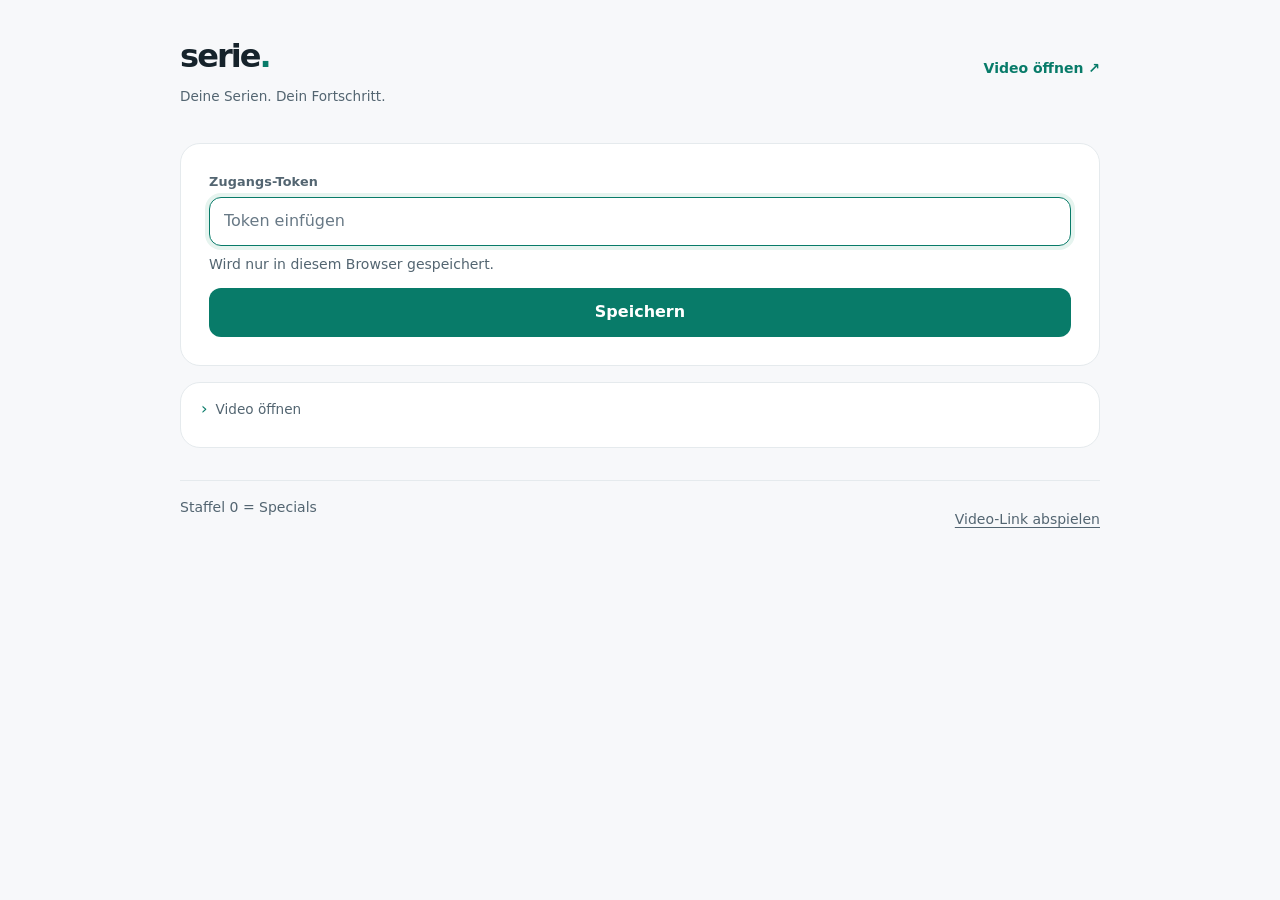
==== commit 199545ef: "Öffnet Anbieter-Videos serverseitig ohne Browser-Erweiterung" ====
--- a/public/index.html
+++ b/public/index.html
@@ -563,14 +563,9 @@
   <div id="ausgabe"></div>
 
   <details class="karte" id="anbieterHilfe">
-    <summary>Anbieter automatisch im Videoplayer öffnen · <span id="brueckenStatus">Einrichtung nötig</span></summary>
-    <p>Einmalig <a href="https://www.tampermonkey.net/" target="_blank" rel="noopener noreferrer">Tampermonkey</a>
-      im Browser installieren, danach die <a href="anbieter.user.js">Browser-Brücke installieren</a>.
-      Auf der Anbieter-Seite auf den Player klicken und eine mögliche Sicherheitsabfrage lösen.
-      Anschließend öffnet sich automatisch unsere Videoseite mit Chromecast.</p>
-    <p>Ohne Browser-Brücke öffnet sich die Videoseite mit einer Anleitung.
-      Dort die Anbieter-Seite öffnen und den freigegebenen Hoster-Link einfügen.
-      Auf Smartphones braucht es einen Browser mit Userscript-Unterstützung; Chrome für Android unterstützt diese Erweiterung nicht.</p>
+    <summary>Video öffnen</summary>
+    <p>Auf einen Anbieter tippen. Das Video öffnet sich in einem neuen Tab.
+      Die erste Freigabe kann einige Minuten dauern. Weitere Aufrufe starten schneller.</p>
   </details>
 
   <footer>
@@ -588,12 +583,6 @@
   'use strict';
   const TOKEN_SCHLUESSEL = 'serienKatalog.token';
   const $ = (id) => document.getElementById(id);
-  function brueckenStatusZeigen() {
-    $('brueckenStatus').textContent = document.documentElement.dataset.anbieterBruecke === '1'
-      ? 'bereit' : 'Einrichtung nötig';
-  }
-  document.addEventListener('anbieter-bruecke-bereit', brueckenStatusZeigen);
-  brueckenStatusZeigen();
 
   // ---------- LocalStorage-Helfer ----------
   const speicher = {
@@ -967,12 +956,9 @@
         adresse.hash = new URLSearchParams({ serienKatalog: '1' }).toString();
       }
       const abspielen = new URL('video', location.href);
-      abspielen.searchParams.set('anbieter', adresse.href);
+      adresse.hash = '';
+      abspielen.searchParams.set('url', adresse.href);
       const btn = el('a', { class: 'stream-button', href: abspielen.href, target: '_blank', rel: 'noopener noreferrer' }, h.name);
-      // Beim Klick erneut prüfen: die Erweiterung kann nach der Seite bereit sein.
-      btn.addEventListener('click', () => {
-        btn.href = document.documentElement.dataset.anbieterBruecke === '1' ? adresse.href : abspielen.href;
-      });
       container.append(btn);
     }
     return container;
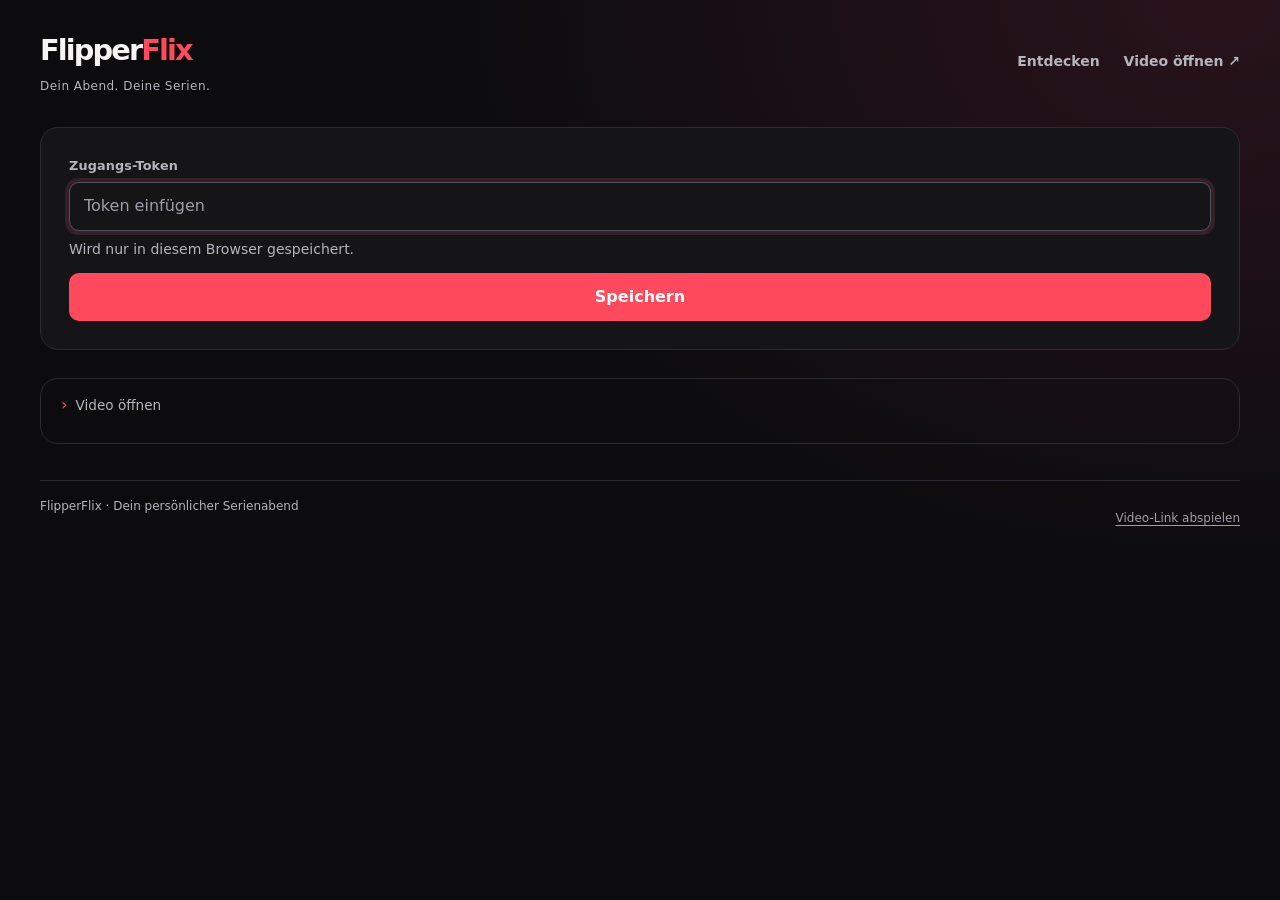
==== commit 6953e90f: "Gestaltet FlipperFlix mit Serienkarten und gemeinsamer Merkliste" ====
--- a/public/index.html
+++ b/public/index.html
@@ -4,9 +4,11 @@
 <meta charset="utf-8">
 <meta name="viewport" content="width=device-width, initial-scale=1, viewport-fit=cover">
 <meta name="robots" content="noindex, nofollow">
-<meta name="color-scheme" content="light dark">
-<title>Serien-Katalog</title>
-<link rel="icon" href="data:image/svg+xml,%3Csvg xmlns='http://www.w3.org/2000/svg' viewBox='0 0 32 32'%3E%3Crect x='3' y='6' width='26' height='18' rx='3' fill='%23087b69'/%3E%3Cpath d='M13 11v8l7-4z' fill='%23fff'/%3E%3Crect x='10' y='26' width='12' height='2' rx='1' fill='%23087b69'/%3E%3C/svg%3E">
+<meta name="color-scheme" content="dark">
+<meta name="theme-color" content="#0c0c0f">
+<meta name="apple-mobile-web-app-title" content="FlipperFlix">
+<title>FlipperFlix</title>
+<link rel="icon" href="data:image/svg+xml,%3Csvg xmlns='http://www.w3.org/2000/svg' viewBox='0 0 32 32'%3E%3Crect width='32' height='32' rx='8' fill='%23151518'/%3E%3Cpath d='M10 7h15v5H15v4h8v5h-8v6h-5z' fill='%23ff495c'/%3E%3C/svg%3E">
 <style>
   /* ---------- Design-Tokens ---------- */
   :root {
@@ -527,13 +529,15 @@
     }
   }
 </style>
+<link rel="stylesheet" href="flipperflix.css">
 </head>
 <body>
 <div class="rahmen">
   <header>
-    <div><h1>serie<span>.</span></h1><p class="marken-zeile">Deine Serien. Dein Fortschritt.</p></div>
+    <div><a class="marke" href="./" aria-label="FlipperFlix Startseite"><h1>Flipper<span>Flix</span></h1></a><p class="marken-zeile">Dein Abend. Deine Serien.</p></div>
     <nav class="kopf-navigation" aria-label="Hauptnavigation">
       <button id="zurStartseite" class="knopf-text" type="button" hidden>Meine Serien</button>
+      <a href="#serie" id="zurSuche">Entdecken</a>
       <a href="video">Video öffnen ↗</a>
     </nav>
   </header>
@@ -552,8 +556,8 @@
   <section id="suchbereich" class="karte" hidden>
     <form id="suche" class="suche" autocomplete="off">
       <div class="serie-feld">
-        <label for="serie">Serie</label>
-        <input id="serie" type="text" required maxlength="200" placeholder="z. B. Furious" enterkeyhint="search">
+        <label for="serie">Finde deine nächste Serie</label>
+        <input id="serie" type="text" required maxlength="200" placeholder="z. B. Greys Anatomy" enterkeyhint="search">
       </div>
       <button id="los" class="knopf" type="submit">Suchen</button>
     </form>
@@ -569,7 +573,7 @@
   </details>
 
   <footer>
-    <span class="leise">Staffel 0 = Specials</span>
+    <span class="leise">FlipperFlix · Dein persönlicher Serienabend</span>
     <span class="fuss-knoepfe">
       <a class="knopf-text" href="video">Video-Link abspielen</a>
       <button id="linkKopieren" class="knopf-text" type="button" hidden>Zugangslink kopieren</button>
@@ -723,6 +727,7 @@
   // Stand einer Serie: letzte gesehene Folge und die Staffel, bei der es weitergeht.
   function stand(eintrag) {
     const nummern = Object.keys(eintrag.gesehen).map(Number).sort((a, b) => a - b);
+    if (!nummern.length) return { anzahl: 0, weiterStaffel: 1, weiterFolge: null, fertig: false, prozent: 0 };
     const anzahl = nummern.reduce((summe, n) => summe + eintrag.gesehen[n].folgen.length, 0);
     const regulaer = nummern.filter((n) => n > 0);
     const letzteStaffel = regulaer.length ? regulaer[regulaer.length - 1] : nummern[nummern.length - 1];
@@ -733,6 +738,8 @@
     return {
       anzahl, letzteStaffel, letzteFolge, fertig,
       weiterStaffel: fertig && gibtNaechste && letzteStaffel > 0 ? letzteStaffel + 1 : letzteStaffel,
+      weiterFolge: fertig ? null : Array.from({ length: s.anzahlFolgen || letzteFolge + 1 }, (_, i) => i + 1).find((n) => !s.folgen.includes(n)) || null,
+      prozent: s.anzahlFolgen ? Math.min(100, s.folgen.length / s.anzahlFolgen * 100) : 0,
     };
   }
 
@@ -751,7 +758,7 @@
     for (const n of nummern) wert ? menge.add(n) : menge.delete(n);
     s.folgen = [...menge].sort((a, b) => a - b);
     if (s.folgen.length) eintrag.gesehen[staffel] = s; else delete eintrag.gesehen[staffel];
-    if (Object.keys(eintrag.gesehen).length) register.set(schluessel(titel), eintrag);
+    if (eintrag.merken || Object.keys(eintrag.gesehen).length) register.set(schluessel(titel), eintrag);
     else register.delete(schluessel(titel));
     speicherFehler = null;
     ergebnisZeigen({ scrollen: false });
@@ -797,19 +804,66 @@
   }
 
   // ---------- Startseite: Meine Serien ----------
-  async function startseiteZeigen({ verlauf = null } = {}) {
+  function serienKarte(e) {
+    const st = stand(e);
+    const ton = [...e.titel].reduce((summe, zeichen) => (summe * 31 + zeichen.charCodeAt(0)) % 360, 0);
+    const weiter = st.anzahl ? st.fertig ? 'Staffelübersicht öffnen' : `Weiter mit Staffel ${st.weiterStaffel}${st.weiterFolge ? ` · Folge ${st.weiterFolge}` : ''}` : 'Serie entdecken';
+    return el('button', {
+      type: 'button', class: 'serien-zeile',
+      'aria-label': `${e.titel}: ${weiter}`,
+      onclick: () => abfragen({ serie: e.titel, staffel: st.weiterStaffel, folge: st.weiterFolge }),
+    },
+      el('span', { class: 'serien-poster', style: `--ton:${ton}`, 'aria-hidden': 'true' },
+        el('span', { class: 'poster-marke' }, 'F'),
+        el('span', { class: 'poster-play' }, '▶'),
+        el('span', { class: 'poster-titel' }, e.titel.split('|')[0].replace(/\s*\(\d{4}.*$/, '').trim())),
+      el('span', { class: 'serien-inhalt' },
+        el('span', { class: 'serien-name' }, e.titel),
+        el('span', { class: 'serien-stand' }, st.anzahl ? `${st.anzahl} Folgen gesehen · zuletzt S${st.letzteStaffel} E${st.letzteFolge}` : 'Auf deiner Liste'),
+        st.anzahl ? el('span', { class: 'balken', 'aria-hidden': 'true' }, el('span', { class: 'balken-fuellung', style: `display:block;width:${st.prozent}%` })) : null,
+        el('span', { class: 'serien-weiter' }, weiter)));
+  }
+
+  function regal(titel, serien, leertext, id) {
+    return el('section', { class: 'regal', id },
+      el('div', { class: 'regal-kopf' }, el('h2', {}, titel), el('span', { class: 'leise-klein' }, `${serien.length} ${serien.length === 1 ? 'Serie' : 'Serien'}`)),
+      serien.length ? el('div', { class: 'serien-liste' }, serien.map(serienKarte)) : el('div', { class: 'leer' },
+        el('p', {}, leertext), el('button', { type: 'button', class: 'knopf-text', onclick: () => $('serie').focus() }, 'Serie suchen →')));
+  }
+
+  function merkenSetzen(wert, knopf) {
+    const d = aktuelleDaten;
+    const titel = d.serie.titel || d.anfrage.serie;
+    knopf.disabled = true;
+    knopf.textContent = 'Wird gespeichert …';
+    speicherKette = speicherKette.then(async () => {
+      try {
+        const { antwort, daten } = await dienst('gesehen', { method: 'POST', body: JSON.stringify({ serie: titel, merken: wert }) });
+        if (antwort.status === 401) return tokenAbgelehnt();
+        if (!antwort.ok || !daten || !daten.ok) throw new Error();
+        if (daten.serie) register.set(schluessel(titel), daten.serie);
+        else register.delete(schluessel(titel));
+        speicherFehler = null;
+      } catch { speicherFehler = 'Deine Liste ließ sich nicht speichern. Bitte erneut versuchen.'; }
+      if (aktuelleDaten === d) ergebnisZeigen({ scrollen: false });
+    });
+  }
+
+  async function startseiteZeigen({ verlauf = null, sammlung = false } = {}) {
     if (laufendeAbfrage) laufendeAbfrage.abort();
+    laufendeAbfrage = null;
+    $('los').disabled = false;
     aktuelleDaten = null;
     $('serie').value = '';
     if (verlauf && location.search) history.pushState(null, '', location.pathname);
-    document.title = 'Serien-Katalog';
+    document.title = 'FlipperFlix · Dein Abend. Deine Serien.';
 
     if (!registerGeladen) {
       zeigeAusgabe(el('section', { class: 'karte lade', 'aria-live': 'polite' },
         el('div', { class: 'kreisel', 'aria-hidden': 'true' }),
         el('div', { class: 'lade-text' }, 'Lade dein Register …')));
       await (registerBereit || registerLaden());
-      if (aktuelleDaten || laufendeAbfrage || !tokenLesen()) return;
+      if ($('zugang').hidden === false || aktuelleDaten || laufendeAbfrage || !tokenLesen()) return;
     }
     if (!registerGeladen) {
       return zeigeAusgabe(el('section', { class: 'karte fehler-karte', role: 'alert' },
@@ -822,26 +876,23 @@
     }
 
     const serien = [...register.values()].sort((a, b) => String(b.geaendert).localeCompare(String(a.geaendert)));
-    const teile = [el('h2', { class: 'titel klein' }, 'Meine Serien')];
-    if (!serien.length) {
-      teile.push(el('p', { class: 'leise' },
-        'Noch nichts abgehakt. Suche oben eine Serie und hake die Folgen ab, die du gesehen hast.'));
-    } else {
-      teile.push(el('div', { class: 'serien-liste' }, serien.map((e) => {
-        const st = stand(e);
-        return el('button', {
-          type: 'button', class: 'serien-zeile',
-          onclick: () => abfragen({ serie: e.titel, staffel: st.weiterStaffel, folge: null }),
-        },
-          el('span', { class: 'serien-name' }, e.titel),
-          el('span', { class: 'serien-stand' },
-            `Zuletzt: ${staffelName(st.letzteStaffel, e.staffeln)}, Folge ${st.letzteFolge}`,
-            st.fertig ? ' · Staffel komplett' : '',
-            el('span', { class: 'trenner' }, '·'),
-            `${st.anzahl} gesehen`));
-      })));
-    }
-    zeigeAusgabe(el('section', { class: 'karte' }, ...teile));
+    const begonnen = serien.filter((e) => stand(e).anzahl > 0);
+    const featured = begonnen[0];
+    const st = featured && stand(featured);
+    const teile = [];
+    if (!sammlung) teile.push(el('section', { class: 'kino' }, el('div', { class: 'kino-text' },
+      el('p', { class: 'augenbraue' }, featured ? 'Dein nächster Serienabend' : 'Willkommen bei FlipperFlix'),
+      el('h2', {}, featured ? featured.titel.split('|')[0].replace(/\s*\(\d{4}.*$/, '').trim() : 'Große Geschichten.\nDein Bildschirm.'),
+      el('p', {}, featured ? `${st.anzahl} Folgen gesehen. Deine Serien warten auf dich.` : 'Finde deine Lieblingsserien, sammle sie auf deiner Liste und behalte im Blick, wo es weitergeht.'),
+      el('div', { class: 'kino-aktionen' },
+        el('button', { type: 'button', class: 'knopf', onclick: () => featured ? abfragen({ serie: featured.titel, staffel: st.weiterStaffel, folge: st.weiterFolge }) : $('serie').focus() }, featured ? '▶ Weiterschauen' : 'Serien entdecken'),
+        el('button', { type: 'button', class: 'knopf sekundaer', onclick: () => $('meine-serien').scrollIntoView({ behavior: 'smooth', block: 'start' }) }, 'Meine Serien')))));
+    const sammlungTeile = [];
+    if (!sammlung && begonnen.length) sammlungTeile.push(regal('Weiterschauen', begonnen, '', 'weiterschauen'));
+    if (sammlung || !serien.length) sammlungTeile.push(regal('Meine Serien', serien, 'Deine Sammlung beginnt mit einer Serie. Suche einen Titel und tippe auf „Meine Liste“.', 'sammlung'));
+    if (!sammlung && serien.length) sammlungTeile.push(regal('Meine Liste', serien.filter((e) => e.merken), 'Merke dir Serien mit „+ Meine Liste“ auf der Serienseite vor.', 'meine-liste'));
+    teile.push(el('div', { id: 'meine-serien' }, ...sammlungTeile));
+    zeigeAusgabe(el('div', { class: 'start-ansicht' }, ...teile));
   }
 
   // ---------- Adresszeile ----------
@@ -909,8 +960,8 @@
       $('los').disabled = false;
       return fehlerZeigen('Keine Verbindung', 'Der Dienst ist gerade nicht erreichbar. Bitte gleich noch einmal versuchen.', anfrage);
     } finally {
+      clearInterval(uhr);
       if (laufendeAbfrage === abbruch) {
-        clearInterval(uhr);
         $('los').disabled = false;
         laufendeAbfrage = null;
       }
@@ -923,7 +974,7 @@
       return ergebnisZeigen();
     }
     const meldung = (daten && daten.fehler) || `Fehler ${antwort.status}`;
-    if (antwort.status === 404) return fehlerZeigen('Nicht gefunden', meldung, anfrage, daten);
+    if (antwort.status === 404) return fehlerZeigen(daten && daten.kandidaten && daten.kandidaten.length ? 'Mehrere Serien gefunden' : 'Nicht gefunden', meldung, anfrage, daten);
     if (antwort.status === 429) return fehlerZeigen('Gerade viel los', meldung, anfrage);
     return fehlerZeigen('Das Auslesen hat nicht geklappt', meldung, anfrage);
   }
@@ -999,7 +1050,8 @@
         onclick: () => abfragen(anfrage, { verlauf: null }),
       }, 'Erneut versuchen'));
     }
-    zeigeAusgabe(el('section', { class: 'karte fehler-karte', role: 'alert' }, ...teile));
+    const auswahl = daten && daten.kandidaten && daten.kandidaten.length;
+    zeigeAusgabe(el('section', { class: auswahl ? 'karte' : 'karte fehler-karte', role: auswahl ? 'status' : 'alert' }, ...teile));
   }
 
   function folgeWaehlen(nummer) {
@@ -1020,18 +1072,22 @@
     const gesehen = gesehenMenge(serieTitel, d.staffel.nummer);
     const anzahlGesehen = folgen.filter((f) => gesehen.has(f.nummer)).length;
     const alleGesehen = folgen.length > 0 && anzahlGesehen === folgen.length;
-    document.title = `${serieTitel} – Serien-Katalog`;
+    document.title = `${serieTitel} – FlipperFlix`;
 
     // Beim Neuzeichnen nach einem Haken: Fokus behalten.
     const fokus = scrollen ? null : document.activeElement && document.activeElement.id;
 
     // Kopf
     const kopf = [
-      el('h2', { class: 'titel' }, serieTitel),
-      el('p', { class: 'meta' },
-        staffelName(d.staffel.nummer, d.serie.staffeln),
-        el('span', { class: 'trenner' }, '·'),
-        `${folgen.length} ${folgen.length === 1 ? 'Folge' : 'Folgen'}`),
+      el('div', { class: 'serien-kopf' },
+        el('div', {}, el('p', { class: 'augenbraue' }, 'FlipperFlix · Serien'),
+          el('h2', { class: 'titel' }, serieTitel),
+          el('p', { class: 'meta' },
+            staffelName(d.staffel.nummer, d.serie.staffeln),
+            el('span', { class: 'trenner' }, '·'),
+            `${folgen.length} ${folgen.length === 1 ? 'Folge' : 'Folgen'}`)),
+        el('button', { type: 'button', class: 'listen-knopf', 'aria-pressed': String(!!eintrag?.merken), disabled: !registerGeladen,
+          onclick: (e) => merkenSetzen(!eintrag?.merken, e.currentTarget) }, eintrag?.merken ? '✓ Auf meiner Liste' : '+ Meine Liste')),
     ];
     if (folgeNr !== null && !gesucht) {
       kopf.push(el('div', { class: 'treffer nein' },
@@ -1142,7 +1198,7 @@
           'Serie aus dem Register entfernen')));
     }
 
-    zeigeAusgabe(el('section', { class: 'karte' }, ...teile));
+    zeigeAusgabe(el('section', { class: 'karte detail-karte' }, ...teile));
 
     if (fokus && $(fokus)) $(fokus).focus({ preventScroll: true });
     // Wurde eine Folge über die Adresse angefragt, zu ihr scrollen.
@@ -1193,7 +1249,8 @@
     }
     setTimeout(() => { knopf.textContent = 'Zugangslink kopieren'; }, 4000);
   });
-  $('zurStartseite').addEventListener('click', () => startseiteZeigen({ verlauf: 'push' }));
+  $('zurStartseite').addEventListener('click', () => startseiteZeigen({ verlauf: 'push', sammlung: true }));
+  $('zurSuche').addEventListener('click', (e) => { e.preventDefault(); $('serie').focus(); });
 
   window.addEventListener('popstate', () => {
     if (!tokenLesen()) return;
--- a/public/flipperflix.css
+++ b/public/flipperflix.css
@@ -0,0 +1,113 @@
+/* Gemeinsame FlipperFlix-Oberfläche für Katalog und Player. */
+:root {
+  color-scheme: dark;
+  --bg: #0c0c0f; --flaeche: #151518; --flaeche-2: #1e1e23; --flaeche-3: #303037;
+  --text: #f6f5f3; --text-2: #b6b4bc; --text-3: #a09da8;
+  --linie: #2b2a31; --linie-2: #53505e;
+  --akzent: #ff495c; --akzent-2: #ec3047; --akzent-text: #fff; --akzent-weich: #352028;
+  --ok: #86d5b1; --ok-weich: #183129; --fehler: #ff9188; --fehler-weich: #3b2025;
+  --warn: #f4cb7c; --warn-weich: #362e20;
+  --radius: 18px; --radius-klein: 10px;
+}
+body { background: radial-gradient(ellipse at 95% 0%, #29131b 0, transparent 45%), var(--bg); }
+.rahmen { max-width: 1320px; padding: max(28px, env(safe-area-inset-top)) max(40px, env(safe-area-inset-right)) max(36px, env(safe-area-inset-bottom)) max(40px, env(safe-area-inset-left)); }
+header { margin-bottom: 32px; gap: 24px; }
+.marke { color: var(--text); text-decoration: none; }
+h1 { font-size: 1.8rem; font-weight: 850; letter-spacing: -.065em; white-space: nowrap; }
+h1 span { color: var(--akzent); }
+.marken-zeile { font-size: .75rem; letter-spacing: .04em; }
+.kopf-navigation { gap: 24px; }
+.kopf-navigation .knopf-text { text-decoration: none; color: var(--text); }
+.kopf-navigation a { color: var(--text-2); }
+.karte { box-shadow: none; }
+#suchbereich { padding: 20px 24px; background: #151518; }
+#suchbereich label { font-size: .75rem; }
+input[type=text], input[type=password], input[type=number] { border-color: var(--linie-2); }
+.knopf { font-weight: 750; }
+.chip.aktiv { background: var(--akzent); }
+.stream-button { border-radius: 8px; }
+.stream-button:first-child { background: #f6f5f3; color: #151518; border-color: #f6f5f3; }
+.stream-button:hover:not(:disabled) { background: var(--akzent); color: #fff; }
+.start-ansicht { padding-top: 24px; }
+.kino {
+  position: relative; isolation: isolate; overflow: hidden; border: 1px solid #49242d;
+  border-radius: 22px; padding: 56px; min-height: 340px;
+  display: flex; align-items: center;
+  background: radial-gradient(ellipse at 78% 30%, #862a42 0%, #411b2b 28%, #19141d 65%);
+}
+.kino::before { content: ''; position: absolute; z-index: -1; width: 280px; height: 420px; right: 10%; top: -35px; background: linear-gradient(125deg, #ff5f75, #851f3e); transform: rotate(24deg); opacity: .28; border-radius: 36px; box-shadow: 90px -30px 0 #a5405b, -90px 90px 0 #672b40; }
+.kino-text { max-width: 630px; }
+.augenbraue { font-size: .72rem; font-weight: 750; letter-spacing: .16em; text-transform: uppercase; color: #f1adb8; margin: 0 0 18px; }
+.kino h2 { font-size: clamp(2.25rem, 5vw, 4rem); letter-spacing: -.055em; line-height: 1.04; margin: 0 0 20px; overflow-wrap: anywhere; }
+.kino p:not(.augenbraue) { max-width: 440px; color: #d9c8d0; margin: 0 0 24px; }
+.kino-aktionen { display: flex; flex-wrap: wrap; gap: 10px; }
+.kino-aktionen .knopf { width: auto; background: #f6f5f3; color: #151518; padding-inline: 24px; }
+.kino-aktionen .sekundaer { background: #ffffff15; color: #fff; border: 1px solid #ffffff38; }
+.regal { margin-top: 36px; }
+.regal-kopf { display: flex; align-items: baseline; justify-content: space-between; gap: 12px; margin-bottom: 16px; }
+.regal h2 { margin: 0; font-size: 1.25rem; letter-spacing: -.025em; }
+.regal .serien-liste { display: grid; grid-template-columns: repeat(auto-fill, minmax(200px, 1fr)); gap: 18px; }
+.serien-zeile { padding: 0; border: 1px solid var(--linie); border-radius: 14px; overflow: hidden; background: #17171c; min-width: 0; gap: 0; }
+.serien-zeile:hover { background: #222127; border-color: #80717a; transform: translateY(-3px); }
+.serien-poster { display: flex; width: 100%; position: relative; isolation: isolate; overflow: hidden; align-items: flex-end; padding: 24px 20px; min-height: 220px; background: linear-gradient(145deg, hsl(var(--ton) 30% 32%), hsl(var(--ton) 30% 12%) 80%); }
+.serien-poster::before { content: ''; position: absolute; z-index: -1; width: 150px; height: 290px; right: -15px; top: -60px; border: 28px solid #ffffff10; transform: rotate(30deg); border-radius: 48px; box-shadow: -70px 30px 0 #00000015; }
+.poster-titel { font-size: 1.45rem; line-height: 1.13; letter-spacing: -.04em; font-weight: 800; overflow-wrap: anywhere; }
+.poster-marke { position: absolute; top: 14px; left: 16px; font-weight: 900; font-size: 1.15rem; color: #ff6576; }
+.poster-play { position: absolute; right: 14px; top: 14px; width: 32px; height: 32px; display: grid; place-items: center; border: 1px solid #ffffff55; border-radius: 50%; font-size: .75rem; }
+.serien-inhalt { padding: 16px; display: flex; flex-direction: column; gap: 8px; width: 100%; }
+.serien-stand { font-size: .78rem; line-height: 1.5; }
+.serien-weiter { font-size: .78rem; color: var(--ok); font-weight: 600; }
+.serien-inhalt .balken { width: 100%; height: 3px; margin: 0; }
+.leer { border: 1px dashed var(--linie-2); border-radius: 14px; padding: 28px; color: var(--text-2); }
+.leer p { margin: 0 0 12px; }
+.leer .knopf-text { color: var(--text); }
+.serien-kopf { display: flex; align-items: flex-start; justify-content: space-between; gap: 20px; flex-wrap: wrap; margin-bottom: 20px; }
+.serien-kopf > div { min-width: 0; flex: 1 1 260px; }
+.serien-kopf .meta { margin-bottom: 0; }
+.listen-knopf { min-height: 46px; padding: 10px 18px; border: 1px solid var(--linie-2); background: var(--flaeche-2); border-radius: 10px; cursor: pointer; font-weight: 600; }
+.listen-knopf[aria-pressed=true] { color: var(--ok); border-color: #446859; }
+.detail-karte { margin-top: 24px !important; padding: 32px; }
+#anbieterHilfe { background: transparent; border-color: var(--linie); margin-top: 28px; }
+footer { margin-top: 36px; }
+footer .knopf-text { color: var(--text-3); font-size: .75rem; }
+footer > .leise { font-size: .75rem; }
+button, a { -webkit-tap-highlight-color: transparent; }
+button:disabled { opacity: .55; cursor: progress; }
+.video-seite .rahmen { max-width: 1120px; }
+.video-seite .karte { background: #141418; }
+@media (max-width: 760px) {
+  .rahmen { padding-inline: max(20px, env(safe-area-inset-left)) max(20px, env(safe-area-inset-right)); }
+  .kino { padding: 32px; min-height: 320px; }
+  .kino::before { right: -70px; opacity: .18; }
+  .regal .serien-liste { grid-template-columns: repeat(3, minmax(0, 1fr)); gap: 12px; }
+  .serien-poster { min-height: 200px; padding: 20px 14px; }
+  .poster-titel { font-size: 1.2rem; }
+  .detail-karte { padding: 24px; }
+}
+@media (max-width: 540px) {
+  .rahmen { padding-top: max(20px, env(safe-area-inset-top)); padding-inline: max(16px, env(safe-area-inset-left)) max(16px, env(safe-area-inset-right)); }
+  header { gap: 12px; flex-wrap: wrap; margin-bottom: 24px; }
+  h1 { font-size: 1.65rem; }
+  .kopf-navigation { width: 100%; gap: 24px; border-bottom: 1px solid var(--linie); }
+  .kopf-navigation a, .kopf-navigation button { font-size: .8rem; }
+  .marken-zeile { max-width: none; }
+  #suchbereich { padding: 16px; }
+  form.suche { grid-template-columns: minmax(0, 1fr) auto; gap: 8px; }
+  form.suche .knopf { padding-inline: 16px; }
+  .kino { padding: 28px 24px; min-height: 340px; border-radius: 16px; }
+  .kino h2 { font-size: 2.4rem; }
+  .kino p:not(.augenbraue) { font-size: .875rem; }
+  .kino-aktionen .knopf { padding-inline: 18px; font-size: .875rem; }
+  .regal { margin-top: 28px; }
+  .regal .serien-liste { grid-template-columns: repeat(2, minmax(0, 1fr)); gap: 12px; }
+  .serien-poster { min-height: 205px; padding: 18px 12px; }
+  .poster-titel { font-size: 1.2rem; }
+  .serien-inhalt { padding: 12px; }
+  .serien-name { font-size: .85rem; }
+  .detail-karte { padding: 20px 16px; }
+  .serien-kopf { gap: 12px; }
+  .serien-kopf .listen-knopf { width: 100%; }
+}
+@media (prefers-reduced-motion: reduce) {
+  *, *::before, *::after { animation-duration: .01ms !important; transition-duration: .01ms !important; scroll-behavior: auto !important; }
+}
